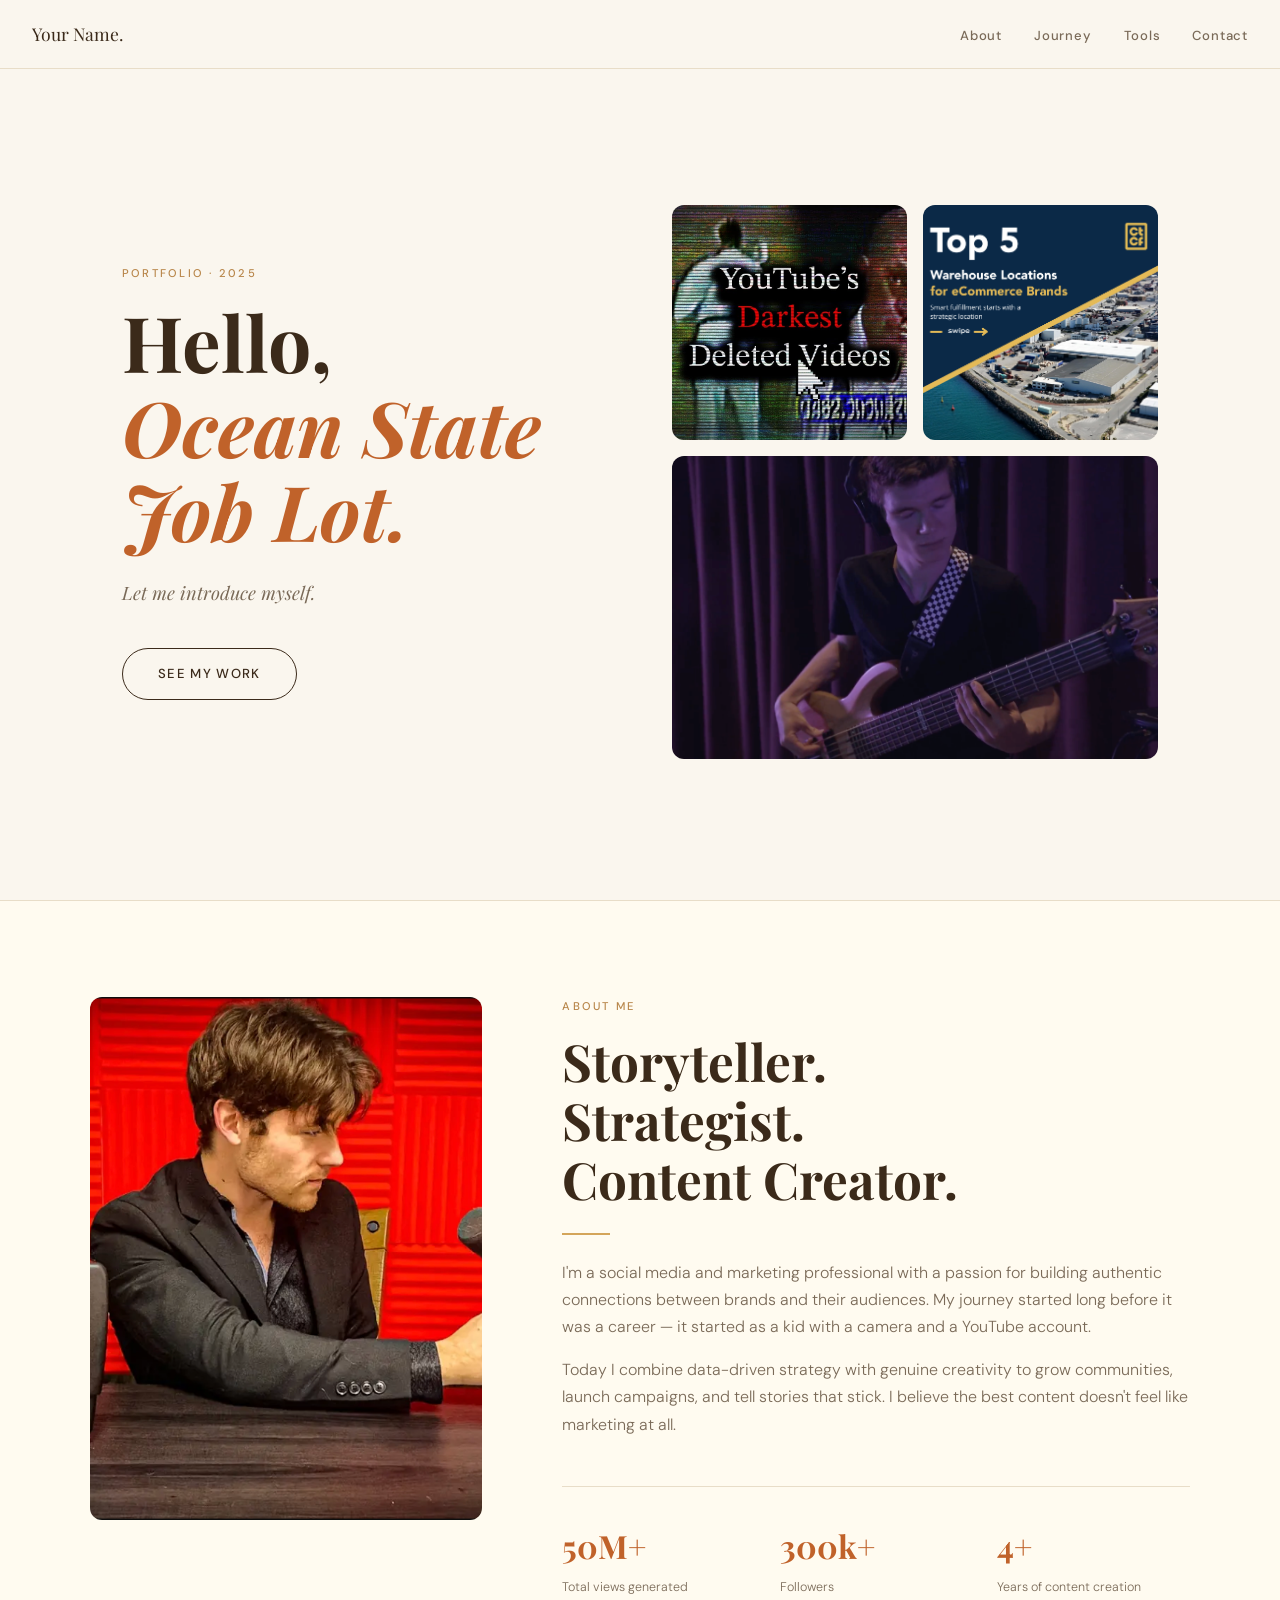
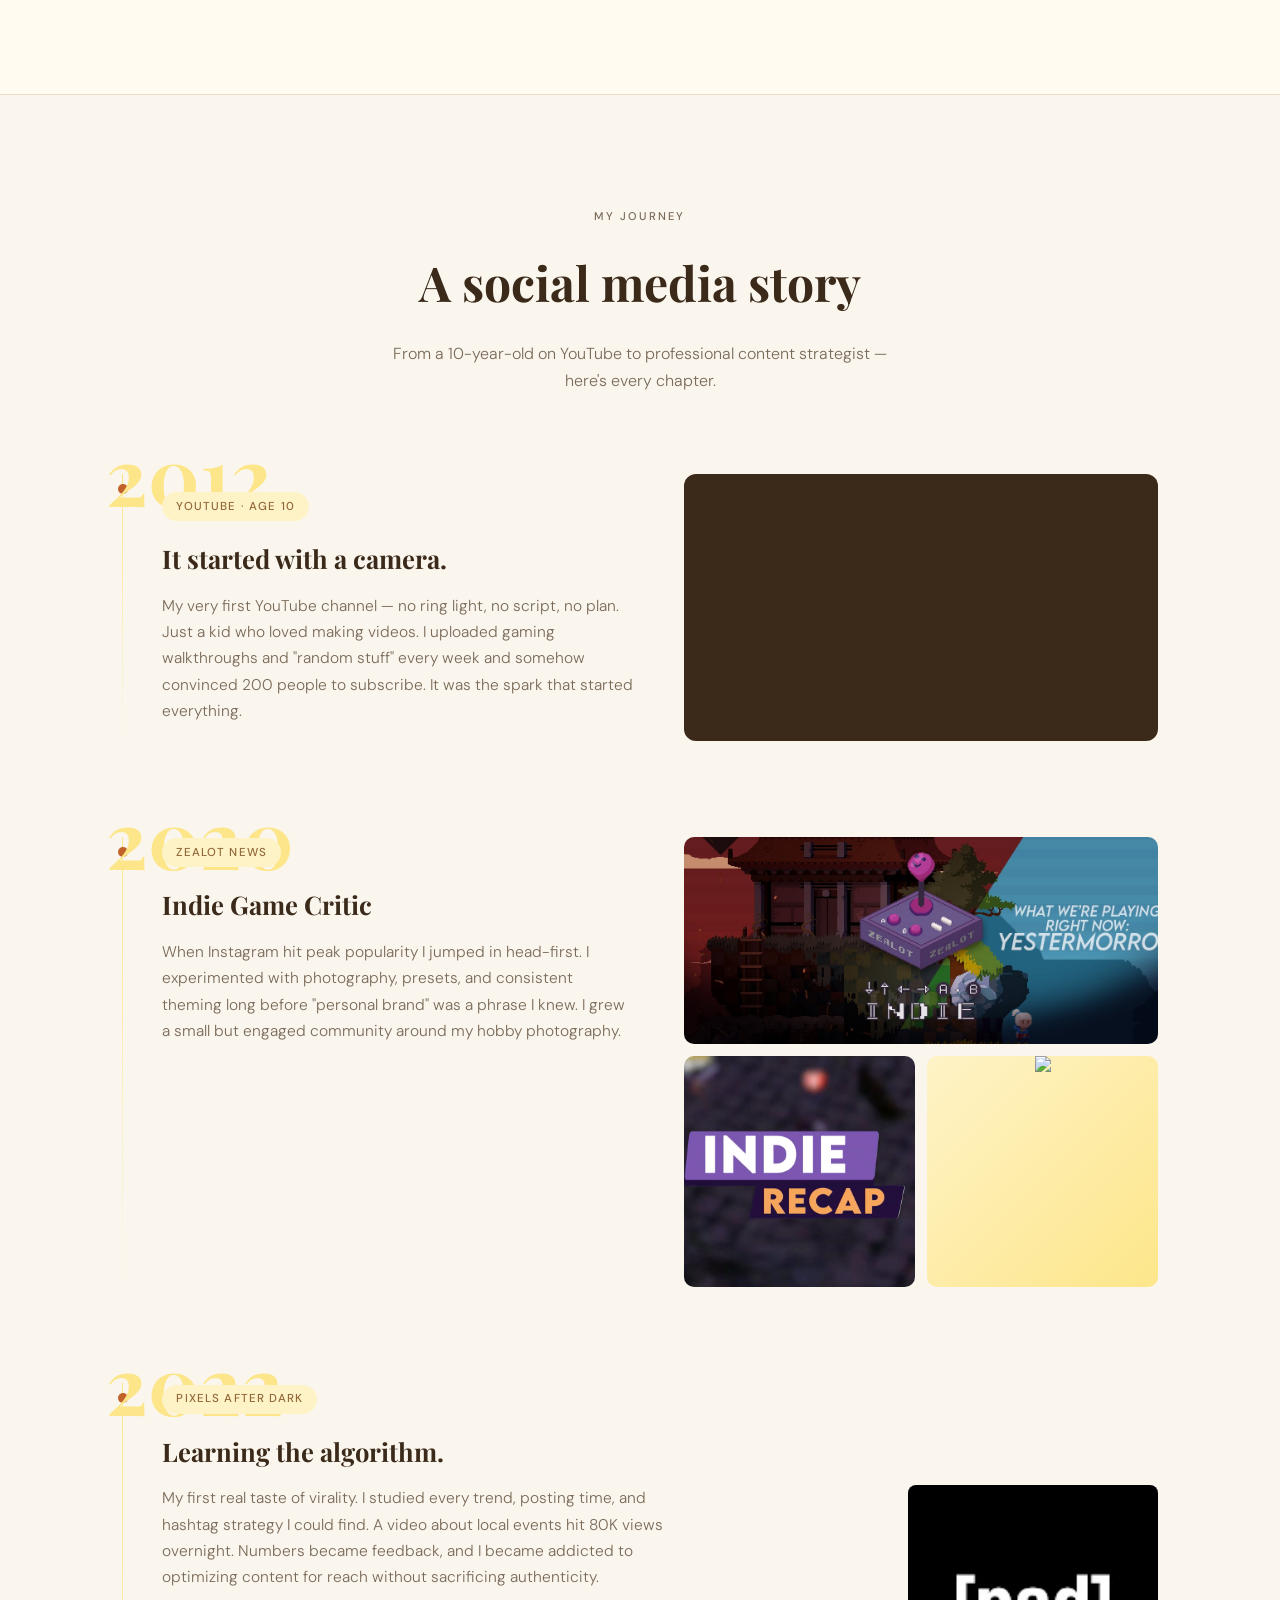
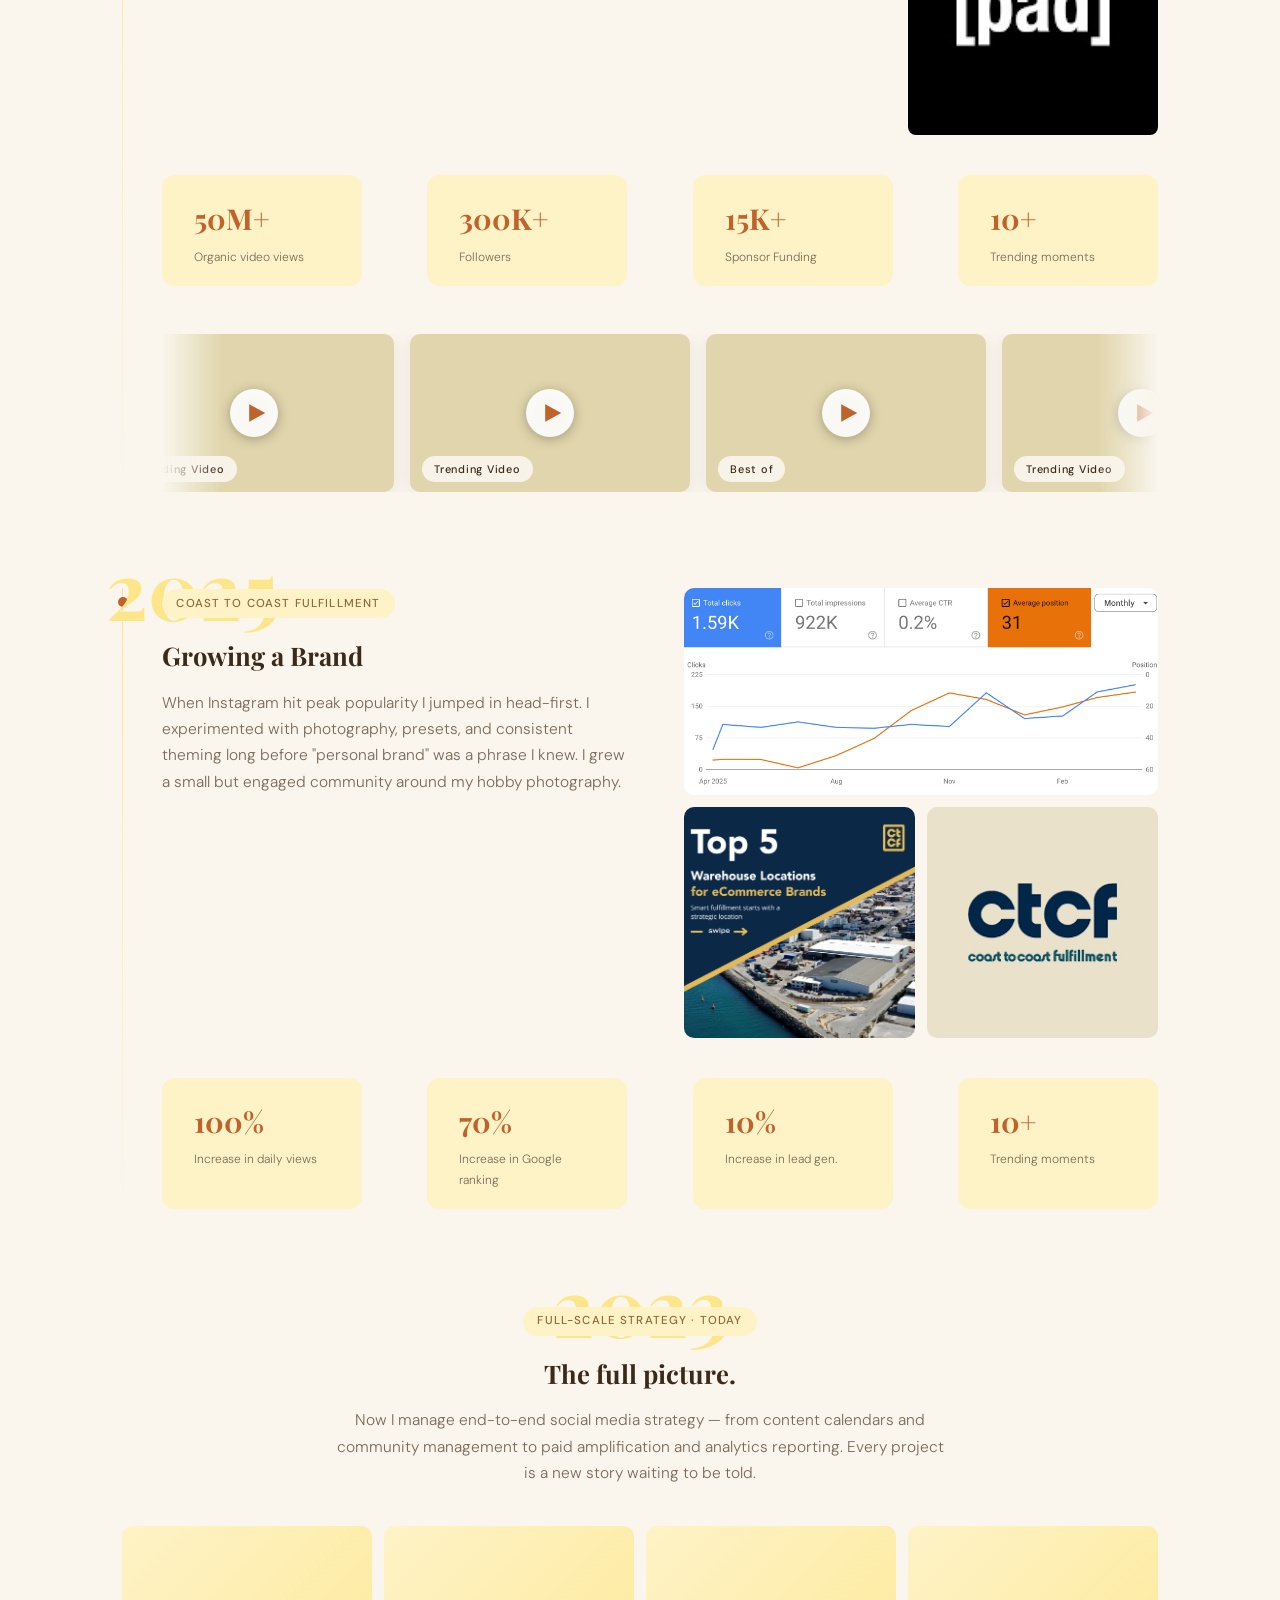
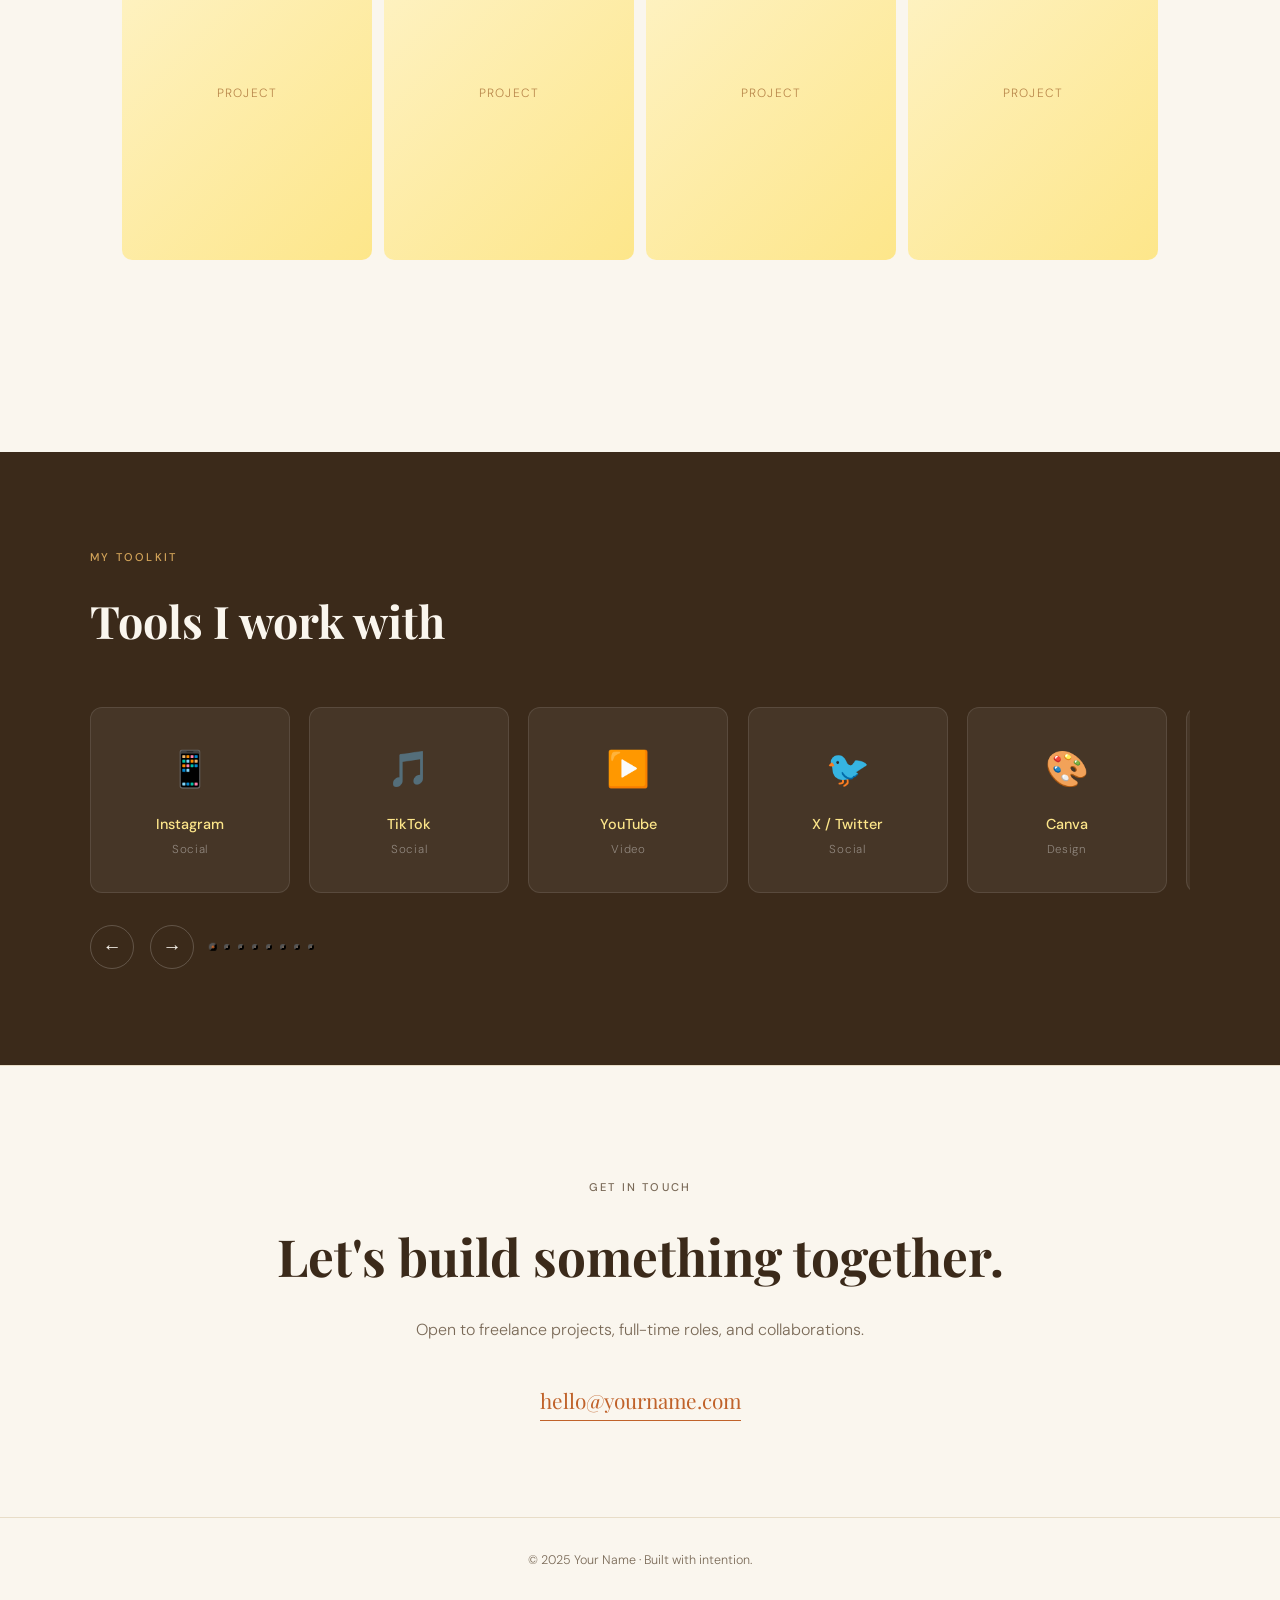
==== index.html @ faeb9c81 "Rename portfolio.html to index.html" ====
<!DOCTYPE html>
<html lang="en">
<head>
  <meta charset="UTF-8" />
  <meta name="viewport" content="width=device-width, initial-scale=1.0" />
  <title>Portfolio — Social Media & Marketing</title>
  <link rel="preconnect" href="https://fonts.googleapis.com" />
  <link rel="preconnect" href="https://fonts.gstatic.com" crossorigin />
  <link rel="stylesheet" href="styles.css" />
  <link href="https://fonts.googleapis.com/css2?family=Playfair+Display:ital,wght@0,400;0,700;1,400&family=DM+Sans:wght@300;400;500&display=swap" rel="stylesheet" />
</head>
<body>

  <!-- ==============================
       NAV
  ============================== -->
  <nav>
    <span class="nav-logo">Your Name.</span>
    <ul class="nav-links">
      <li><a href="#about">About</a></li>
      <li><a href="#story">Journey</a></li>
      <li><a href="#tools">Tools</a></li>
      <li><a href="#contact">Contact</a></li>
    </ul>
  </nav>

  <!-- ==============================
       SECTION 1 — HERO
  ============================== -->
  <section id="hero">
    <div class="hero-text reveal">
      <p class="section-label">Portfolio · 2025</p>
      <h1 class="greeting">
        Hello,<br/>
        <em>Ocean State Job Lot.</em>
      </h1>
      <p class="subtext">Let me introduce myself.</p>
      <a href="#about" class="hero-cta">See my work</a>
    </div>

    <!-- Right-side visual collage — swap src for real photos -->
    <div class="hero-visuals reveal">
      <div class="hero-img-card">
        <div class="img-placeholder"><img src="images/lowbad.png"></div>
      </div>
      <div class="hero-img-card" style="aspect-ratio:1;">
        <div class="img-placeholder"><img src="images/youtube_thumb.jpg"></div>
      </div>
      <div class="hero-img-card" style="aspect-ratio:1;">
        <div class="img-placeholder"><img src="images/ctcf.png"></div>
      </div>
    </div>
  </section>

  <!-- ==============================
       SECTION 2 — ABOUT
  ============================== -->
  <section id="about">
    <div class="about-inner">
      <div class="about-left reveal">
        <div class="about-portrait">
          <div class="img-placeholder" style="height:100%"><img src="images/nick.png"></div>
        </div>
      </div>
      <div class="about-right reveal">
        <p class="section-label">About Me</p>
        <h2 class="about-heading">
          Storyteller.<br/>
          Strategist.<br/>
          Content Creator.
        </h2>
        <div class="divider"></div>
        <p class="about-body">
          I'm a social media and marketing professional with a passion for building authentic connections between brands and their audiences. My journey started long before it was a career — it started as a kid with a camera and a YouTube account.
        </p>
        <p class="about-body" style="margin-top:1rem;">
          Today I combine data-driven strategy with genuine creativity to grow communities, launch campaigns, and tell stories that stick. I believe the best content doesn't feel like marketing at all.
        </p>

        <!-- Stats strip — edit freely -->
        <div class="about-stats">
          <div>
            <div class="stat-num">50M+</div>
            <div class="stat-label">Total views generated</div>
          </div>
          <div>
            <div class="stat-num">300k+</div>
            <div class="stat-label">Followers</div>
          </div>
          <div>
            <div class="stat-num">4+</div>
            <div class="stat-label">Years of content creation</div>
          </div>
        </div>
      </div>
    </div>
  </section>

  <!-- ==============================
       SECTION 3 — STORY / JOURNEY
  ============================== -->
  <section id="story">
    <div class="story-header reveal">
      <p class="section-label">My Journey</p>
      <h2>A social media story</h2>
      <p>From a 10-year-old on YouTube to professional content strategist — here's every chapter.</p>
    </div>

    <!-- ==============================================
         CHAPTER 1 — Layout A: Text + Single Video
         Use this layout when you have one key video to show.
    ============================================== -->
    <div class="chapter timeline-spine reveal">
      <span class="timeline-dot"></span>
      <span class="chapter-year">2012</span>
      <div class="chapter-content chapter-layout-a">
        <div>
          <span class="chapter-tag">YouTube · Age 10</span>
          <h3>It started with a camera.</h3>
          <p class="body-text">
            My very first YouTube channel — no ring light, no script, no plan. Just a kid who loved making videos. I uploaded gaming walkthroughs and "random stuff" every week and somehow convinced 200 people to subscribe. It was the spark that started everything.
          </p>
        </div>
        <!-- Embed a YouTube video: replace VIDEO_ID with the actual YouTube video ID -->
        <div class="video-wrap">
          <iframe width="560" height="315" src="https://www.youtube-nocookie.com/embed/vh4EfAxXPZE?si=LLtmivgZ1oiR5fLW" title="YouTube video player" frameborder="0" allow="accelerometer; autoplay; clipboard-write; encrypted-media; gyroscope; picture-in-picture; web-share" referrerpolicy="strict-origin-when-cross-origin" allowfullscreen></iframe>
        </div>
      </div>
    </div>

    <!-- ==============================================
         CHAPTER 2 — Layout B: Text + 3-Photo Grid
         Use this layout when you have multiple photos / screenshots.
    ============================================== -->
    <div class="chapter timeline-spine reveal">
      <span class="timeline-dot"></span>
      <span class="chapter-year">2020</span>
      <div class="chapter-content chapter-layout-b">
        <div>
          <span class="chapter-tag">Zealot News</span>
          <h3>Indie Game Critic</h3>
          <p class="body-text">
            When Instagram hit peak popularity I jumped in head-first. I experimented with photography, presets, and consistent theming long before "personal brand" was a phrase I knew. I grew a small but engaged community around my hobby photography.
          </p>
        </div>
        <!-- 3-photo grid: replace img-placeholder divs with real <img> tags -->
        <div class="photo-grid-3">
          <div class="photo-card"><div class="img-placeholder" style="height:100%"><img src="images/Zealot_banner.jpg" style="height:100%; object-fit: cover;"></div></div>
          <div class="photo-card"><div class="img-placeholder" style="height:100%"><img src="images/zealot_vid.png" style="height:100%; object-fit: cover;"></div></div>
          <div class="photo-card"><div class="img-placeholder" style="height:100%"><img src="images/zealot_post.png" style="height:100%; object-fit: cover;"></div></div>
        </div>
      </div>
    </div>

    <!-- ==============================================
         CHAPTER 3 — Layout C: Full-width text + metric pills
         Use this layout for campaigns with measurable results.
    ============================================== -->
    <div class="chapter timeline-spine reveal">
      <span class="timeline-dot"></span>
      <span class="chapter-year">2022</span>
      <div class="chapter-content chapter-layout-c">
        <span class="chapter-tag">Pixels After Dark</span>
        <h3>Learning the algorithm.</h3>
        <div class="two-column-space">
          <p class="body-text">
            My first real taste of virality. I studied every trend, posting time, and hashtag strategy I could find. A video about local events hit 80K views overnight. Numbers became feedback, and I became addicted to optimizing content for reach without sacrificing authenticity.
          </p>
          <img src="images/pad_logo.jpg" alt="Pixels After Dark Logo" style="width:100%; border-radius:8px; object-fit:cover; height:250px; width: 250px;">
        </div>
        <div class="metrics-strip">
          <div class="metric-pill"><div class="num">50M+</div><div class="label">Organic video views</div></div>
          <div class="metric-pill"><div class="num">300K+</div><div class="label">Followers</div></div>
          <div class="metric-pill"><div class="num">15K+</div><div class="label">Sponsor Funding</div></div>
          <div class="metric-pill"><div class="num">10+</div><div class="label">Trending moments</div></div>
        </div>
      </div>
      <!-- AUTO-SCROLL VIDEO CAROUSEL
           To add/remove videos: edit the .vid-reel-item blocks inside #vidReelTrack.
           The JS will auto-clone them for infinite looping.
           Replace VIDEO_ID in each data-video-id with the real YouTube ID.
      -->
      <div class="vid-reel" aria-label="Video highlights">
        <div class="vid-reel-track" id="vidReelTrack">

          <!-- CARD 1 — replace VIDEO_ID -->
          <div class="vid-reel-item">
            <div class="vid-reel-thumb" data-video-id="3nZJ0xqvLO4">
              <img src="https://img.youtube.com/vi/3nZJ0xqvLO4/mqdefault.jpg" alt="Video thumbnail" onerror="this.style.display='none'">
              <div class="vid-reel-play">
                <svg viewBox="0 0 60 60" fill="none"><circle cx="30" cy="30" r="30" fill="rgba(255,255,255,0.92)"/><path d="M24 19l20 11-20 11V19z" fill="#c0622a"/></svg>
              </div>
              <div class="vid-reel-label">Trending Video</div>
            </div>
          </div>

          <!-- CARD 2 -->
          <div class="vid-reel-item">
            <div class="vid-reel-thumb" data-video-id="Sog6w495Mss">
              <img src="https://img.youtube.com/vi/Sog6w495Mss/mqdefault.jpg" alt="Video thumbnail" onerror="this.style.display='none'">
              <div class="vid-reel-play">
                <svg viewBox="0 0 60 60" fill="none"><circle cx="30" cy="30" r="30" fill="rgba(255,255,255,0.92)"/><path d="M24 19l20 11-20 11V19z" fill="#c0622a"/></svg>
              </div>
              <div class="vid-reel-label">Trending Video</div>
            </div>
          </div>

          <!-- CARD 3 -->
          <div class="vid-reel-item">
            <div class="vid-reel-thumb" data-video-id="DcZaS2DveCE">
              <img src="https://img.youtube.com/vi/DcZaS2DveCE/mqdefault.jpg" alt="Video thumbnail" onerror="this.style.display='none'">
              <div class="vid-reel-play">
                <svg viewBox="0 0 60 60" fill="none"><circle cx="30" cy="30" r="30" fill="rgba(255,255,255,0.92)"/><path d="M24 19l20 11-20 11V19z" fill="#c0622a"/></svg>
              </div>
              <div class="vid-reel-label">Best of</div>
            </div>
          </div>

          <!-- CARD 4 -->
          <div class="vid-reel-item">
            <div class="vid-reel-thumb" data-video-id="xNKlBftMp_Y">
              <img src="https://img.youtube.com/vi/xNKlBftMp_Y/mqdefault.jpg" alt="Video thumbnail" onerror="this.style.display='none'">
              <div class="vid-reel-play">
                <svg viewBox="0 0 60 60" fill="none"><circle cx="30" cy="30" r="30" fill="rgba(255,255,255,0.92)"/><path d="M24 19l20 11-20 11V19z" fill="#c0622a"/></svg>
              </div>
              <div class="vid-reel-label">Trending Video</div>
            </div>
          </div>

          <!-- CARD 5 -->
          <div class="vid-reel-item">
            <div class="vid-reel-thumb" data-video-id="mIVYavQt0k4">
              <img src="https://img.youtube.com/vi/mIVYavQt0k4/mqdefault.jpg" alt="Video thumbnail" onerror="this.style.display='none'">
              <div class="vid-reel-play">
                <svg viewBox="0 0 60 60" fill="none"><circle cx="30" cy="30" r="30" fill="rgba(255,255,255,0.92)"/><path d="M24 19l20 11-20 11V19z" fill="#c0622a"/></svg>
              </div>
              <div class="vid-reel-label">Best Of</div>
            </div>
          </div>

        </div><!-- end #vidReelTrack -->

        <!-- Lightbox overlay for playing videos -->
        <div class="vid-reel-lightbox" id="vidReelLightbox" hidden>
          <button class="vid-reel-close" id="vidReelClose" aria-label="Close video">&#x2715;</button>
          <div class="vid-reel-player" id="vidReelPlayer"></div>
        </div>

      </div><!-- end .vid-reel -->
    </div>

    <!-- ==============================================
         CHAPTER 4 — Layout D: Pull-quote + video
         Use this layout for brand stories or testimonials.
    ============================================== -->
    <div class="chapter timeline-spine reveal">
      <span class="timeline-dot"></span>
      <span class="chapter-year">2025</span>
      <div class="chapter-content chapter-layout-b">
        <div>
          <span class="chapter-tag">Coast to Coast Fulfillment</span>
          <h3>Growing a Brand</h3>
          <p class="body-text">
            When Instagram hit peak popularity I jumped in head-first. I experimented with photography, presets, and consistent theming long before "personal brand" was a phrase I knew. I grew a small but engaged community around my hobby photography.
          </p>
        </div>
        <!-- 3-photo grid: replace img-placeholder divs with real <img> tags -->
        <div class="photo-grid-3">
          <div class="photo-card"><div class="img-placeholder" style="height:100%"><img src="images/ctcf_stats.png" style="height:100%; object-fit: cover;"></div></div>
          <div class="photo-card"><div class="img-placeholder" style="height:100%"><img src="images/ctcf.png" style="height:100%; object-fit: cover;"></div></div>
          <div class="photo-card"><div class="img-placeholder" style="height:100%"><img src="images/ctcf-logo.png" style="height:100%; object-fit: cover;"></div></div>
        </div>
      </div>
      <div class="metrics-strip">
        <div class="metric-pill"><div class="num">100%</div><div class="label">Increase in daily views</div></div>
        <div class="metric-pill"><div class="num">70%</div><div class="label">Increase in Google ranking</div></div>
        <div class="metric-pill"><div class="num">10%</div><div class="label">Increase in lead gen.</div></div>
        <div class="metric-pill"><div class="num">10+</div><div class="label">Trending moments</div></div>
      </div>
    </div>
    </div>

    <!-- ==============================================
         CHAPTER 5 — Layout E: Centered text + photo row
         Use this layout for multi-platform or overview chapters.
    ============================================== -->
    <div class="chapter reveal">
      <span class="chapter-year" style="left:50%;transform:translateX(-50%);">2023</span>
      <div class="chapter-content chapter-layout-e">
        <div class="center-text">
          <span class="chapter-tag">Full-Scale Strategy · Today</span>
          <h3>The full picture.</h3>
          <p class="body-text" style="max-width:none;">
            Now I manage end-to-end social media strategy — from content calendars and community management to paid amplification and analytics reporting. Every project is a new story waiting to be told.
          </p>
        </div>
        <!-- 4-photo row -->
        <div class="photo-row">
          <div class="photo-card"><div class="img-placeholder" style="height:100%">Project</div></div>
          <div class="photo-card"><div class="img-placeholder" style="height:100%">Project</div></div>
          <div class="photo-card"><div class="img-placeholder" style="height:100%">Project</div></div>
          <div class="photo-card"><div class="img-placeholder" style="height:100%">Project</div></div>
        </div>
      </div>
    </div>

  </section><!-- end #story -->

  <!-- ==============================
       SECTION 4 — TOOLS CAROUSEL
  ============================== -->
  <section id="tools">
    <div class="tools-inner">
      <p class="section-label">My Toolkit</p>
      <h2>Tools I work with</h2>

      <div class="carousel-track-wrap">
        <div class="carousel-track" id="carouselTrack">
          <!-- Add / remove .tool-card blocks freely -->
          <div class="tool-card">
            <div class="tool-icon">📱</div>
            <div class="tool-name">Instagram</div>
            <div class="tool-cat">Social</div>
          </div>
          <div class="tool-card">
            <div class="tool-icon">🎵</div>
            <div class="tool-name">TikTok</div>
            <div class="tool-cat">Social</div>
          </div>
          <div class="tool-card">
            <div class="tool-icon">▶️</div>
            <div class="tool-name">YouTube</div>
            <div class="tool-cat">Video</div>
          </div>
          <div class="tool-card">
            <div class="tool-icon">🐦</div>
            <div class="tool-name">X / Twitter</div>
            <div class="tool-cat">Social</div>
          </div>
          <div class="tool-card">
            <div class="tool-icon">🎨</div>
            <div class="tool-name">Canva</div>
            <div class="tool-cat">Design</div>
          </div>
          <div class="tool-card">
            <div class="tool-icon">✏️</div>
            <div class="tool-name">Adobe Suite</div>
            <div class="tool-cat">Design</div>
          </div>
          <div class="tool-card">
            <div class="tool-icon">📊</div>
            <div class="tool-name">Analytics</div>
            <div class="tool-cat">Data</div>
          </div>
          <div class="tool-card">
            <div class="tool-icon">🗓️</div>
            <div class="tool-name">Later</div>
            <div class="tool-cat">Scheduling</div>
          </div>
          <div class="tool-card">
            <div class="tool-icon">🔍</div>
            <div class="tool-name">SEMrush</div>
            <div class="tool-cat">Research</div>
          </div>
          <div class="tool-card">
            <div class="tool-icon">📧</div>
            <div class="tool-name">Mailchimp</div>
            <div class="tool-cat">Email</div>
          </div>
          <div class="tool-card">
            <div class="tool-icon">🎬</div>
            <div class="tool-name">CapCut</div>
            <div class="tool-cat">Video Edit</div>
          </div>
          <div class="tool-card">
            <div class="tool-icon">📌</div>
            <div class="tool-name">Pinterest</div>
            <div class="tool-cat">Social</div>
          </div>
        </div>
      </div>

      <div class="carousel-controls">
        <button class="carousel-btn" id="prevBtn" aria-label="Previous">&#8592;</button>
        <button class="carousel-btn" id="nextBtn" aria-label="Next">&#8594;</button>
        <div class="carousel-dots" id="carouselDots"></div>
      </div>
    </div>
  </section>

  <!-- ==============================
       CONTACT / FOOTER
  ============================== -->
  <section id="contact">
    <div class="container reveal">
      <p class="section-label">Get in touch</p>
      <h2>Let's build something together.</h2>
      <p>Open to freelance projects, full-time roles, and collaborations.</p>
      <a href="mailto:hello@yourname.com" class="contact-email">hello@yourname.com</a>
    </div>
  </section>

  <footer>
    <div class="container">
      <p>© 2025 Your Name · Built with intention.</p>
    </div>
  </footer>

  <!-- ==============================
       JAVASCRIPT
  ============================== -->
  <script>
    /* ----------------------------------------
       SCROLL REVEAL
    ---------------------------------------- */
    const observer = new IntersectionObserver(
      (entries) => {
        entries.forEach(e => {
          if (e.isIntersecting) {
            e.target.classList.add('visible');
            observer.unobserve(e.target);
          }
        });
      },
      { threshold: 0.12 }
    );
    document.querySelectorAll('.reveal').forEach(el => observer.observe(el));


    /* ----------------------------------------
       YOUTUBE VIDEO EMBED ON CLICK
    ---------------------------------------- */
    document.querySelectorAll('.video-thumb').forEach(thumb => {
      thumb.addEventListener('click', function () {
        const videoId = this.dataset.videoId;
        if (!videoId || videoId === 'REPLACE_VIDEO_ID') {
          alert('Add your YouTube video ID to the data-video-id attribute.');
          return;
        }
        const iframe = document.createElement('iframe');
        iframe.src = `https://www.youtube.com/embed/${videoId}?autoplay=1&rel=0`;
        iframe.allow = 'accelerometer; autoplay; clipboard-write; encrypted-media; gyroscope; picture-in-picture';
        iframe.allowFullscreen = true;
        iframe.style.cssText = 'position:absolute;inset:0;width:100%;height:100%;border:none;';
        const wrap = this.closest('.video-wrap');
        wrap.innerHTML = '';
        wrap.appendChild(iframe);
      });
    });


    /* ----------------------------------------
       TOOLS CAROUSEL
    ---------------------------------------- */
    (function () {
      const track  = document.getElementById('carouselTrack');
      const prevBtn = document.getElementById('prevBtn');
      const nextBtn = document.getElementById('nextBtn');
      const dotsWrap = document.getElementById('carouselDots');

      const cards        = Array.from(track.querySelectorAll('.tool-card'));
      const cardWidth    = () => cards[0].offsetWidth + 19; // 19 = gap (1.2rem ≈ 19px)
      const visibleCount = () => Math.floor(track.parentElement.offsetWidth / cardWidth());
      const totalPages   = () => Math.max(1, cards.length - visibleCount() + 1);

      let current = 0;

      // Build dots
      function buildDots () {
        dotsWrap.innerHTML = '';
        for (let i = 0; i < totalPages(); i++) {
          const d = document.createElement('button');
          d.className = 'carousel-dot' + (i === current ? ' active' : '');
          d.setAttribute('aria-label', `Page ${i + 1}`);
          d.addEventListener('click', () => goTo(i));
          dotsWrap.appendChild(d);
        }
      }

      function updateDots () {
        document.querySelectorAll('.carousel-dot').forEach((d, i) => {
          d.classList.toggle('active', i === current);
        });
      }

      function goTo (index) {
        current = Math.max(0, Math.min(index, totalPages() - 1));
        track.style.transform = `translateX(-${current * cardWidth()}px)`;
        updateDots();
      }

      prevBtn.addEventListener('click', () => goTo(current - 1));
      nextBtn.addEventListener('click', () => goTo(current + 1));

      buildDots();
      window.addEventListener('resize', () => { buildDots(); goTo(0); });
    })();


    /* ----------------------------------------
       AUTO-SCROLL VIDEO REEL (infinite loop)
    ---------------------------------------- */
    (function () {
      const track    = document.getElementById('vidReelTrack');
      if (!track) return;

      const lightbox = document.getElementById('vidReelLightbox');
      const player   = document.getElementById('vidReelPlayer');
      const closeBtn = document.getElementById('vidReelClose');

      // Clone items for seamless infinite scroll
      const origItems = Array.from(track.querySelectorAll('.vid-reel-item'));
      origItems.forEach(item => track.appendChild(item.cloneNode(true)));

      let offset = 0;
      let speed  = 0.5;   // px per frame — increase for faster scroll
      let paused = false;

      const CARD_W = () => origItems[0].offsetWidth + 16; // 16px = gap
      const LOOP_W = () => CARD_W() * origItems.length;

      function animate () {
        if (!paused) {
          offset += speed;
          if (offset >= LOOP_W()) offset -= LOOP_W();
          track.style.transform = `translateX(-${offset}px)`;
        }
        requestAnimationFrame(animate);
      }
      animate();

      // Pause on hover
      track.addEventListener('mouseenter', () => paused = true);
      track.addEventListener('mouseleave', () => paused = false);

      // Click thumbnail -> lightbox
      track.addEventListener('click', (e) => {
        const thumb = e.target.closest('.vid-reel-thumb');
        if (!thumb) return;
        const videoId = thumb.dataset.videoId;
        if (!videoId || videoId.startsWith('REPLACE')) {
          alert('Replace the data-video-id attribute with a real YouTube video ID.');
          return;
        }
        player.innerHTML = `<iframe src="https://www.youtube.com/embed/${videoId}?autoplay=1&rel=0"
          allow="accelerometer; autoplay; clipboard-write; encrypted-media; gyroscope; picture-in-picture"
          allowfullscreen></iframe>`;
        lightbox.hidden = false;
        paused = true;
      });

      function closeLightbox () {
        player.innerHTML = '';
        lightbox.hidden  = true;
        paused = false;
      }

      closeBtn.addEventListener('click', closeLightbox);
      lightbox.addEventListener('click', e => { if (e.target === lightbox) closeLightbox(); });
      document.addEventListener('keydown', e => { if (e.key === 'Escape' && !lightbox.hidden) closeLightbox(); });
    })();
  </script>
</body>
</html>
---- styles.css ----
:root {
    --amber-50:  #fffbf0;
    --amber-100: #fef3c7;
    --amber-200: #fde68a;
    --amber-300: #d4a55a;
    --amber-400: #b8864a;
    --amber-500: #92683a;
    --rust:      #c0622a;
    --bark:      #3b2a1a;
    --cream:     #faf6ee;
    --warm-gray: #7a6a58;
    --light-line:#e8ddc8;
    
    --font-display: 'Playfair Display', Georgia, serif;
    --font-body:    'DM Sans', sans-serif;
    
    --section-pad: 6rem 2rem;
    --max-w: 1100px;
    --radius: 12px;
    --transition: 0.35s ease;
    }
    
    *, *::before, *::after { box-sizing: border-box; margin: 0; padding: 0; }
    
    html { scroll-behavior: smooth; }
    
    body {
    background: var(--cream);
    color: var(--bark);
    font-family: var(--font-body);
    font-weight: 300;
    line-height: 1.7;
    overflow-x: hidden;
    }
    
    img { max-width: 100%; display: block; }
    a   { color: inherit; text-decoration: none; }
    
    /* ============================
    UTILITY
    ============================ */
    .container { max-width: var(--max-w); margin: 0 auto; padding: 0 1.5rem; }
    
    .two-column-space{
        display: flex;
        justify-content: space-between; 
        gap: 2rem;
    
    
    }
    
    .section-label {
    font-family: var(--font-body);
    font-size: 0.7rem;
    font-weight: 500;
    letter-spacing: 0.2em;
    text-transform: uppercase;
    color: var(--amber-400);
    margin-bottom: 1rem;
    }
    
    .divider {
    width: 48px;
    height: 2px;
    background: var(--amber-300);
    margin: 1.5rem 0;
    }
    
    /* fade-in on scroll */
    .reveal {
    opacity: 0;
    transform: translateY(30px);
    transition: opacity 0.7s ease, transform 0.7s ease;
    }
    .reveal.visible {
    opacity: 1;
    transform: none;
    }
    
    /* ============================
    NAV
    ============================ */
    nav {
    position: fixed;
    top: 0; left: 0; right: 0;
    z-index: 100;
    padding: 1.2rem 2rem;
    display: flex;
    align-items: center;
    justify-content: space-between;
    background: rgba(250, 246, 238, 0.88);
    backdrop-filter: blur(10px);
    border-bottom: 1px solid var(--light-line);
    }
    .nav-logo {
    font-family: var(--font-display);
    font-size: 1.1rem;
    color: var(--bark);
    }
    .nav-links { display: flex; gap: 2rem; list-style: none; }
    .nav-links a {
    font-size: 0.82rem;
    font-weight: 500;
    letter-spacing: 0.06em;
    color: var(--warm-gray);
    transition: color var(--transition);
    }
    .nav-links a:hover { color: var(--rust); }
    
    /* ============================
    HERO — SECTION 1
    ============================ */
    #hero {
    min-height: 100vh;
    display: grid;
    grid-template-columns: 1fr 1fr;
    align-items: center;
    padding: 8rem 2rem 4rem;
    gap: 4rem;
    max-width: var(--max-w);
    margin: 0 auto;
    }
    
    .hero-text .greeting {
    font-size: clamp(2.8rem, 6vw, 5rem);
    font-family: var(--font-display);
    font-weight: 700;
    line-height: 1.1;
    color: var(--bark);
    }
    .hero-text .greeting em {
    color: var(--rust);
    font-style: italic;
    }
    .hero-text .subtext {
    margin-top: 1.5rem;
    font-size: 1.15rem;
    color: var(--warm-gray);
    font-style: italic;
    font-family: var(--font-display);
    }
    .hero-cta {
    display: inline-block;
    margin-top: 2.5rem;
    padding: 0.85rem 2.2rem;
    border: 1.5px solid var(--bark);
    border-radius: 999px;
    font-size: 0.82rem;
    font-weight: 500;
    letter-spacing: 0.1em;
    text-transform: uppercase;
    color: var(--bark);
    transition: background var(--transition), color var(--transition);
    }
    .hero-cta:hover { background: var(--bark); color: var(--cream); }
    
    /* hero visuals */
    .hero-visuals {
    display: grid;
    grid-template-columns: 1fr 1fr;
    grid-template-rows: auto auto;
    gap: 1rem;
    }
    .hero-img-card {
    border-radius: var(--radius);
    overflow: hidden;
    background: var(--amber-100);
    aspect-ratio: 8/5;
    position: relative;
    }
    .hero-img-card:nth-child(1) { 
        grid-row: 2 / 3; 
        grid-column: span 2;
    }
    .hero-img-card img { width: 100%; height: 100%; object-fit: cover; }
    
    /* placeholder gradient for images not yet provided */
    .img-placeholder {
    width: 100%; height: 100%;
    background: linear-gradient(135deg, var(--amber-100), var(--amber-200));
    display: flex; align-items: center; justify-content: center;
    color: var(--amber-400);
    font-size: 0.75rem;
    letter-spacing: 0.1em;
    text-transform: uppercase;
    }
    
    /* floating badge */
    .hero-badge {
    position: absolute;
    bottom: 1rem; left: 1rem;
    background: var(--cream);
    border-radius: 999px;
    padding: 0.4rem 1rem;
    font-size: 0.72rem;
    font-weight: 500;
    color: var(--bark);
    letter-spacing: 0.06em;
    box-shadow: 0 2px 12px rgba(0,0,0,0.1);
    }
    
    /* ============================
    ABOUT — SECTION 2
    ============================ */
    #about {
    padding: var(--section-pad);
    background: var(--amber-50);
    border-top: 1px solid var(--light-line);
    border-bottom: 1px solid var(--light-line);
    }
    .about-inner {
    max-width: var(--max-w);
    margin: 0 auto;
    display: grid;
    grid-template-columns: 1fr 1.6fr;
    gap: 5rem;
    align-items: start;
    }
    .about-left { position: sticky; top: 6rem; }
    .about-portrait {
    width: 100%;
    aspect-ratio: 3/4;
    border-radius: var(--radius);
    overflow: hidden;
    background: var(--amber-100);
    }
    .about-portrait img { width: 100%; height: 100%; object-fit: cover; }
    
    .about-heading {
    font-family: var(--font-display);
    font-size: clamp(2rem, 4vw, 3.2rem);
    font-weight: 700;
    line-height: 1.15;
    }
    .about-body {
    margin-top: 1.5rem;
    color: var(--warm-gray);
    font-size: 1rem;
    }
    .about-stats {
    display: grid;
    grid-template-columns: repeat(3, 1fr);
    gap: 1.5rem;
    margin-top: 3rem;
    border-top: 1px solid var(--light-line);
    padding-top: 2rem;
    }
    .stat-num {
    font-family: var(--font-display);
    font-size: 2rem;
    font-weight: 700;
    color: var(--rust);
    }
    .stat-label { font-size: 0.78rem; color: var(--warm-gray); margin-top: 0.25rem; }
    
    /* ============================
    STORY — SECTION 3
    ============================ */
    #story {
    padding: var(--section-pad);
    max-width: var(--max-w);
    margin: 0 auto;
    }
    .story-header { text-align: center; margin-bottom: 5rem; }
    .story-header h2 {
    font-family: var(--font-display);
    font-size: clamp(2rem, 4vw, 3rem);
    font-weight: 700;
    }
    .story-header p {
    margin-top: 1rem;
    color: var(--warm-gray);
    max-width: 500px;
    margin-inline: auto;
    }
    
    /* chapter shared */
    .chapter {
    margin-bottom: 6rem;
    position: relative;
    }
    .chapter-year {
    font-family: var(--font-display);
    font-size: 5rem;
    font-weight: 700;
    color: var(--amber-200);
    position: absolute;
    top: -2.5rem;
    left: -1rem;
    z-index: 0;
    pointer-events: none;
    line-height: 1;
    }
    .chapter-content { position: relative; z-index: 1; }
    .chapter-tag {
    display: inline-block;
    padding: 0.3rem 0.9rem;
    background: var(--amber-100);
    border-radius: 999px;
    font-size: 0.72rem;
    font-weight: 500;
    letter-spacing: 0.1em;
    text-transform: uppercase;
    color: var(--amber-500);
    margin-bottom: 1rem;
    }
    .chapter h3 {
    font-family: var(--font-display);
    font-size: 1.6rem;
    font-weight: 700;
    margin-bottom: 0.75rem;
    }
    .chapter p.body-text {
    color: var(--warm-gray);
    font-size: 0.97rem;
    max-width: 520px;
    }
    
    /* ---- LAYOUT A: Text left, single video right ---- */
    .chapter-layout-a {
    display: grid;
    grid-template-columns: 1fr 1fr;
    gap: 3rem;
    align-items: center;
    }
    /* ---- LAYOUT B: Text left, 3-photo grid right ---- */
    .chapter-layout-b {
    display: grid;
    grid-template-columns: 1fr 1fr;
    gap: 3rem;
    align-items: start;
    }
    .photo-grid-3 {
    display: grid;
    grid-template-columns: 1fr 1fr;
    grid-template-rows: auto auto;
    gap: 0.75rem;
    }
    .photo-grid-3 .photo-card { border-radius: 10px; overflow: hidden; background: var(--amber-100); }
    .photo-grid-3 .photo-card:first-child { grid-column: 1 / -1; aspect-ratio: 16/7; }
    .photo-grid-3 .photo-card:not(:first-child) { aspect-ratio: 1; }
    
    /* ---- LAYOUT C: Full-width text + metrics strip ---- */
    .chapter-layout-c {
    
    }
    .metrics-strip {
    display: flex;
    gap: 1rem;
    margin-top: 2.5rem;
    flex-wrap: wrap;
    justify-content: space-between;
    }
    .metric-pill {
    background: var(--amber-100);
    border-radius: var(--radius);
    padding: 1.2rem 2rem;
    width: 200px;
    }
    .metric-pill .num {
    font-family: var(--font-display);
    font-size: 1.8rem;
    font-weight: 700;
    color: var(--rust);
    }
    .metric-pill .label { font-size: 0.75rem; color: var(--warm-gray); margin-top: 0.2rem; }
    
    /* ---- LAYOUT D: Quote + side video ---- */
    .chapter-layout-d {
    display: grid;
    grid-template-columns: 1fr 1fr;
    gap: 3rem;
    align-items: center;
    }
    .chapter-layout-d .chapter-quote {
    font-family: var(--font-display);
    font-size: 1.5rem;
    font-style: italic;
    line-height: 1.5;
    color: var(--bark);
    border-left: 3px solid var(--rust);
    padding-left: 1.5rem;
    }
    
    /* ---- LAYOUT E: Centered text + photo row ---- */
    .chapter-layout-e {
    
    }
    .chapter-layout-e .center-text { max-width: 620px; margin: 0 auto; text-align: center; }
    .photo-row {
    display: grid;
    grid-template-columns: repeat(4, 1fr);
    gap: 0.75rem;
    margin-top: 2.5rem;
    }
    .photo-row .photo-card { border-radius: 10px; overflow: hidden; background: var(--amber-100); aspect-ratio: 3/4; }
    
    /* video embed */
    .video-wrap {
    border-radius: var(--radius);
    overflow: hidden;
    background: var(--bark);
    aspect-ratio: 16/9;
    position: relative;
    }
    .video-wrap iframe {
    width: 100%; height: 100%;
    border: none;
    position: absolute; top: 0; left: 0;
    }
    /* YouTube thumbnail placeholder */
    .video-thumb {
    width: 100%; height: 100%;
    cursor: pointer;
    position: relative;
    background: var(--amber-200);
    }
    .video-thumb img { width: 100%; height: 100%; object-fit: cover; }
    .play-btn {
    position: absolute;
    inset: 0;
    display: flex; align-items: center; justify-content: center;
    }
    .play-btn svg { width: 60px; filter: drop-shadow(0 2px 8px rgba(0,0,0,0.4)); }
    
    /* timeline spine */
    .timeline-spine {
    position: relative;
    padding-left: 2.5rem;
    }
    .timeline-spine::before {
    content: '';
    position: absolute;
    left: 0; top: 0; bottom: 0;
    width: 1px;
    background: linear-gradient(to bottom, var(--amber-200), transparent);
    }
    .timeline-dot {
    width: 10px; height: 10px;
    border-radius: 50%;
    background: var(--rust);
    position: absolute;
    left: -4.5px;
    top: 0.6rem;
    }
    
    /* ============================
    TOOLS CAROUSEL — SECTION 4
    ============================ */
    #tools {
    padding: var(--section-pad);
    background: var(--bark);
    color: var(--cream);
    overflow: hidden;
    }
    .tools-inner {
    max-width: var(--max-w);
    margin: 0 auto;
    }
    #tools .section-label { color: var(--amber-300); }
    #tools h2 {
    font-family: var(--font-display);
    font-size: clamp(1.8rem, 3.5vw, 2.8rem);
    font-weight: 700;
    margin-bottom: 3rem;
    }
    
    .carousel-track-wrap {
    position: relative;
    overflow: hidden;
    }
    .carousel-track {
    display: flex;
    gap: 1.2rem;
    transition: transform 0.5s cubic-bezier(0.25, 0.46, 0.45, 0.94);
    }
    .tool-card {
    flex: 0 0 200px;
    background: rgba(255,255,255,0.06);
    border: 1px solid rgba(255,255,255,0.1);
    border-radius: var(--radius);
    padding: 2rem 1.5rem;
    text-align: center;
    transition: background var(--transition), transform var(--transition);
    cursor: default;
    }
    .tool-card:hover {
    background: rgba(255,255,255,0.12);
    transform: translateY(-4px);
    }
    .tool-icon { font-size: 2.2rem; margin-bottom: 0.75rem; }
    .tool-name { font-size: 0.9rem; font-weight: 500; color: var(--amber-200); margin-bottom: 0.25rem; }
    .tool-cat  { font-size: 0.72rem; color: rgba(255,255,255,0.4); letter-spacing: 0.06em; }
    
    .carousel-controls {
    display: flex;
    align-items: center;
    gap: 1rem;
    margin-top: 2rem;
    }
    .carousel-btn {
    width: 44px; height: 44px;
    border-radius: 50%;
    border: 1px solid rgba(255,255,255,0.2);
    background: transparent;
    color: var(--cream);
    cursor: pointer;
    display: flex; align-items: center; justify-content: center;
    font-size: 1.2rem;
    transition: background var(--transition);
    }
    .carousel-btn:hover { background: var(--rust); border-color: var(--rust); }
    
    .carousel-dots { display: flex; gap: 0.5rem; }
    .carousel-dot {
    width: 6px; height: 6px;
    border-radius: 50%;
    background: rgba(255,255,255,0.25);
    cursor: pointer;
    transition: background var(--transition), transform var(--transition);
    }
    .carousel-dot.active { background: var(--rust); transform: scale(1.4); }
    
    /* ============================
    CONTACT / FOOTER
    ============================ */
    #contact {
    padding: var(--section-pad);
    text-align: center;
    border-top: 1px solid var(--light-line);
    }
    #contact h2 {
    font-family: var(--font-display);
    font-size: clamp(2rem, 4vw, 3.5rem);
    font-weight: 700;
    }
    #contact p { color: var(--warm-gray); margin-top: 1rem; }
    .contact-email {
    display: inline-block;
    margin-top: 2.5rem;
    font-family: var(--font-display);
    font-size: 1.3rem;
    color: var(--rust);
    border-bottom: 1px solid currentColor;
    padding-bottom: 2px;
    }
    footer {
    padding: 2rem;
    text-align: center;
    font-size: 0.78rem;
    color: var(--warm-gray);
    border-top: 1px solid var(--light-line);
    }
    
    /* ============================
    RESPONSIVE
    ============================ */
    @media (max-width: 860px) {
    #hero { grid-template-columns: 1fr; text-align: center; }
    .hero-visuals { display: none; }
    .about-inner { grid-template-columns: 1fr; gap: 2.5rem; }
    .about-left { position: static; }
    .chapter-layout-a,
    .chapter-layout-b,
    .chapter-layout-d { grid-template-columns: 1fr; }
    .photo-row { grid-template-columns: repeat(2, 1fr); }
    }
    
    @media (max-width: 520px) {
    :root { --section-pad: 4rem 1.25rem; }
    nav { padding: 1rem 1.25rem; }
    .nav-links { display: none; }
    .about-stats { grid-template-columns: 1fr 1fr; }
    .photo-row { grid-template-columns: 1fr 1fr; }
    .tool-card { flex: 0 0 160px; }
    }
    /* ============================
       AUTO-SCROLL VIDEO REEL
    ============================ */
    .vid-reel {
      position: relative;
      overflow: hidden;
      margin-top: 3rem;
      /* fade edges */
      mask-image: linear-gradient(to right, transparent 0%, black 6%, black 94%, transparent 100%);
      -webkit-mask-image: linear-gradient(to right, transparent 0%, black 6%, black 94%, transparent 100%);
    }
    
    .vid-reel-track {
      display: flex;
      gap: 1rem;
      width: max-content;
      /* no CSS transition — JS drives it via rAF */
    }
    
    .vid-reel-item {
      flex: 0 0 280px;
    }
    
    .vid-reel-thumb {
      position: relative;
      width: 100%;
      aspect-ratio: 16/9;
      border-radius: 10px;
      overflow: hidden;
      background: var(--amber-100);
      cursor: pointer;
      box-shadow: 0 4px 20px rgba(0,0,0,0.08);
      transition: transform 0.3s ease, box-shadow 0.3s ease;
    }
    .vid-reel-thumb:hover {
      transform: scale(1.03);
      box-shadow: 0 8px 32px rgba(0,0,0,0.14);
    }
    
    .vid-reel-thumb img {
      width: 100%;
      height: 100%;
      object-fit: cover;
      display: block;
    }
    
    .vid-reel-play {
      position: absolute;
      inset: 0;
      display: flex;
      align-items: center;
      justify-content: center;
      background: rgba(59,42,26,0.15);
      transition: background 0.2s;
    }
    .vid-reel-thumb:hover .vid-reel-play { background: rgba(59,42,26,0.28); }
    .vid-reel-play svg { width: 48px; filter: drop-shadow(0 2px 6px rgba(0,0,0,0.3)); }
    
    .vid-reel-label {
      position: absolute;
      bottom: 0.6rem;
      left: 0.75rem;
      background: rgba(250,246,238,0.92);
      border-radius: 999px;
      padding: 0.25rem 0.75rem;
      font-size: 0.68rem;
      font-weight: 500;
      letter-spacing: 0.07em;
      color: var(--bark);
    }
    
    /* Lightbox */
    .vid-reel-lightbox {
      position: fixed;
      inset: 0;
      z-index: 200;
      background: rgba(30,20,10,0.85);
      display: flex;
      align-items: center;
      justify-content: center;
      backdrop-filter: blur(6px);
    }
    .vid-reel-lightbox[hidden] { display: none; }
    
    .vid-reel-player {
      width: min(860px, 92vw);
      aspect-ratio: 16/9;
      border-radius: var(--radius);
      overflow: hidden;
      background: #000;
      box-shadow: 0 24px 80px rgba(0,0,0,0.5);
    }
    .vid-reel-player iframe {
      width: 100%;
      height: 100%;
      border: none;
      display: block;
    }
    
    .vid-reel-close {
      position: absolute;
      top: 1.5rem;
      right: 1.5rem;
      width: 40px;
      height: 40px;
      border-radius: 50%;
      border: 1px solid rgba(255,255,255,0.3);
      background: transparent;
      color: #fff;
      font-size: 1rem;
      cursor: pointer;
      display: flex;
      align-items: center;
      justify-content: center;
      transition: background var(--transition);
    }
    .vid-reel-close:hover { background: var(--rust); border-color: var(--rust); }
    
    /* Responsive */
    @media (max-width: 600px) {
      .vid-reel-item { flex: 0 0 220px; }
    }
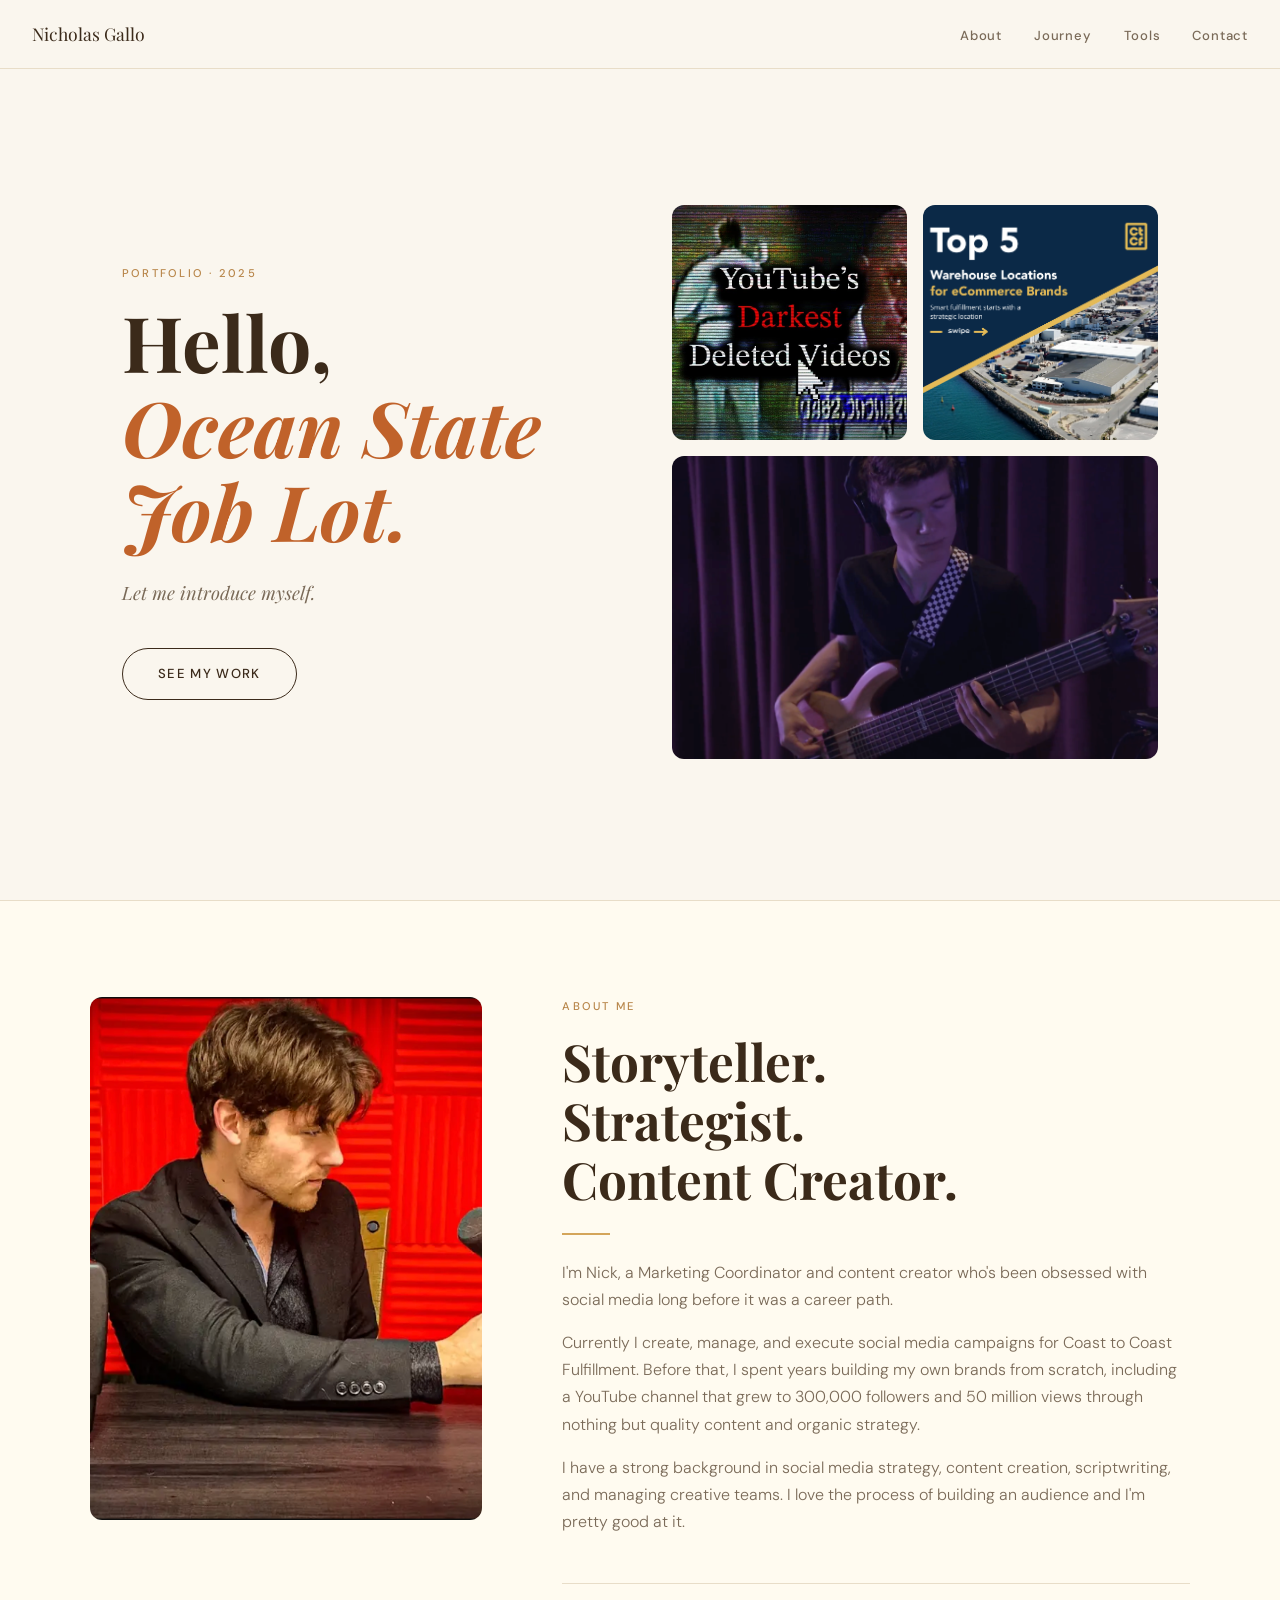
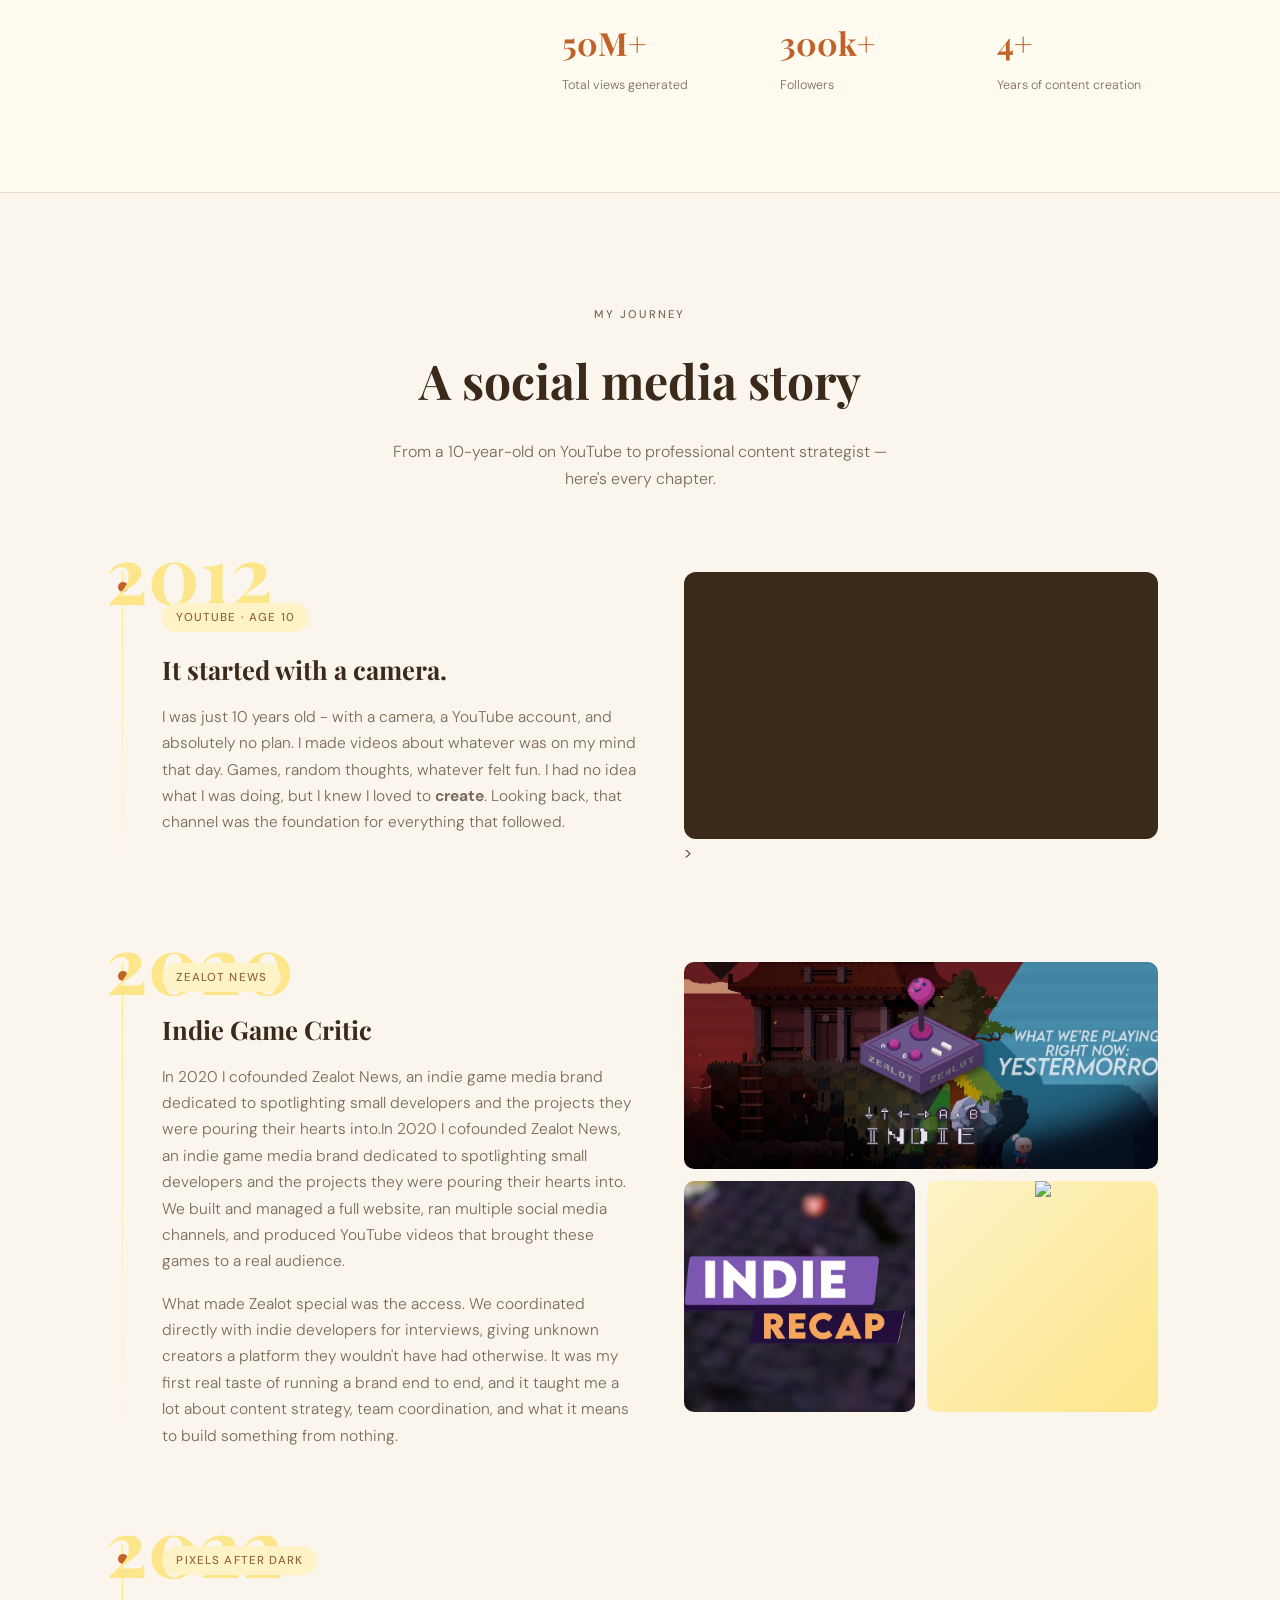
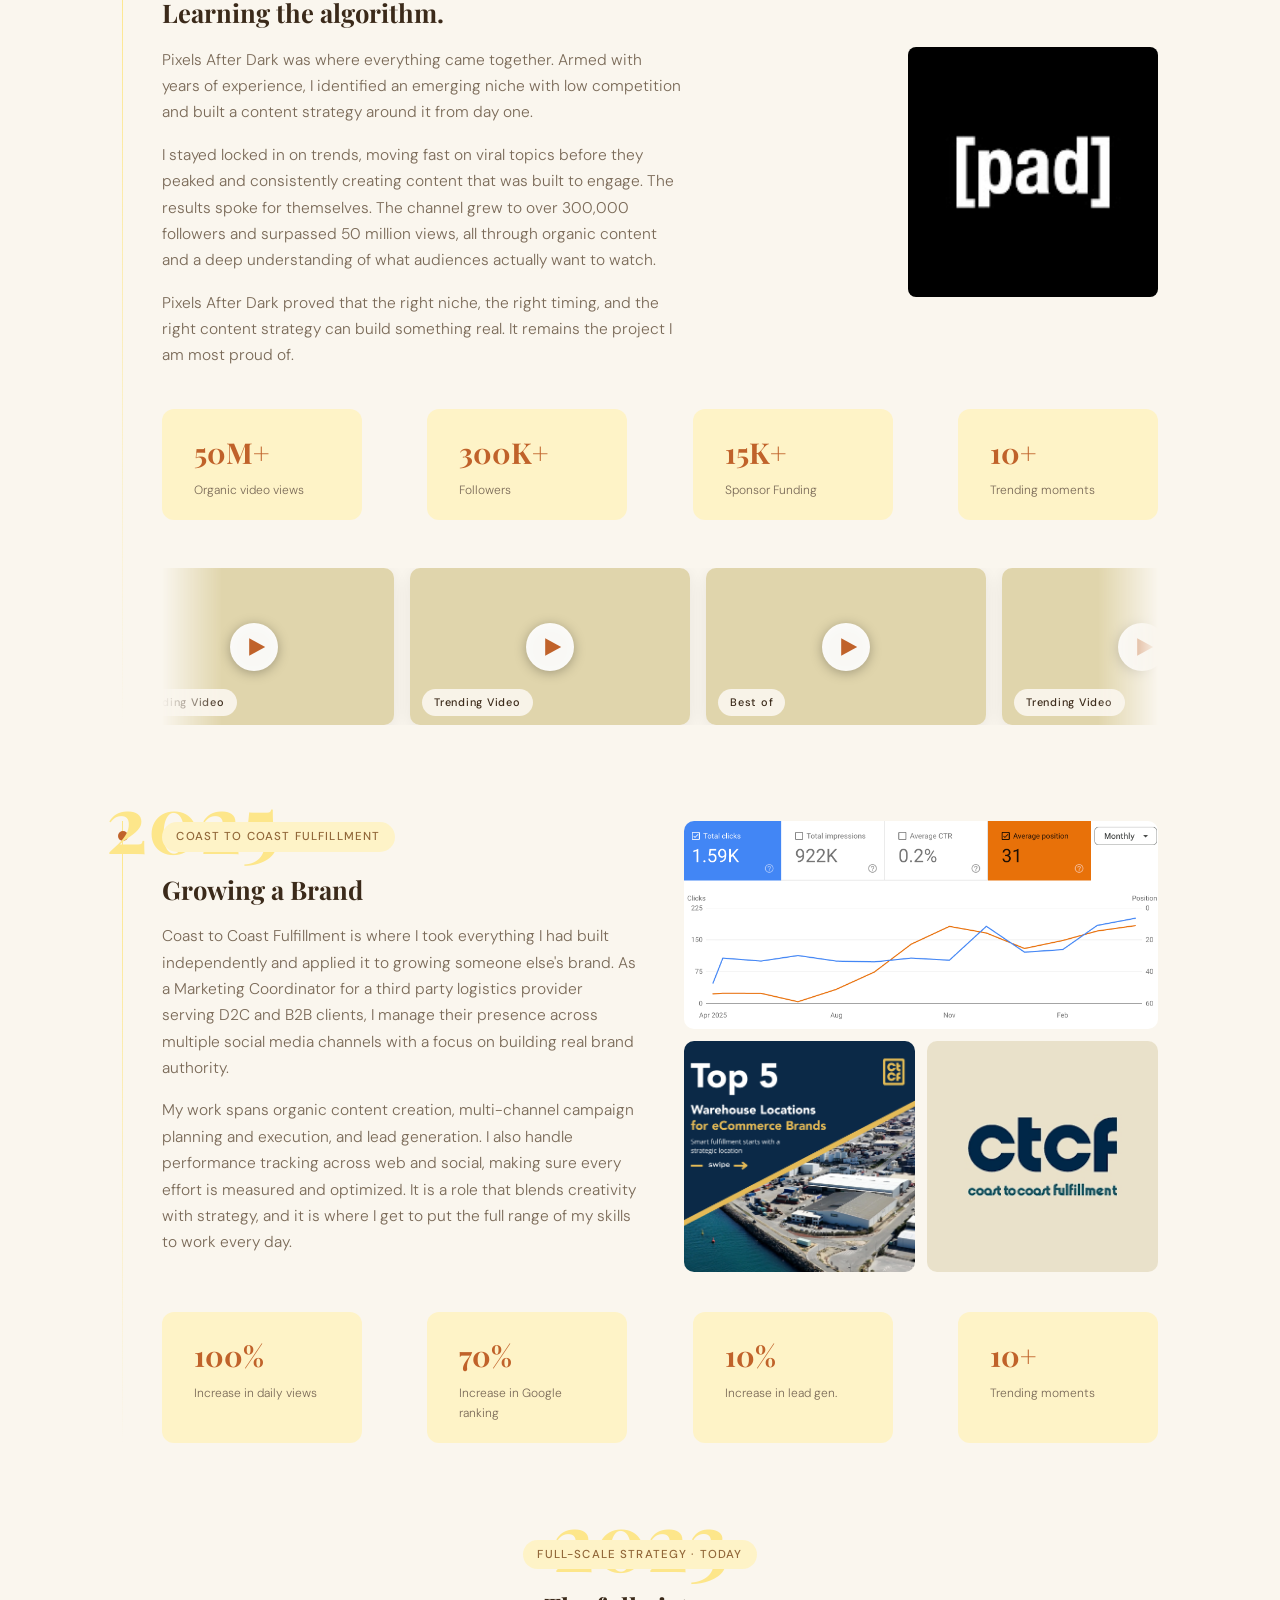
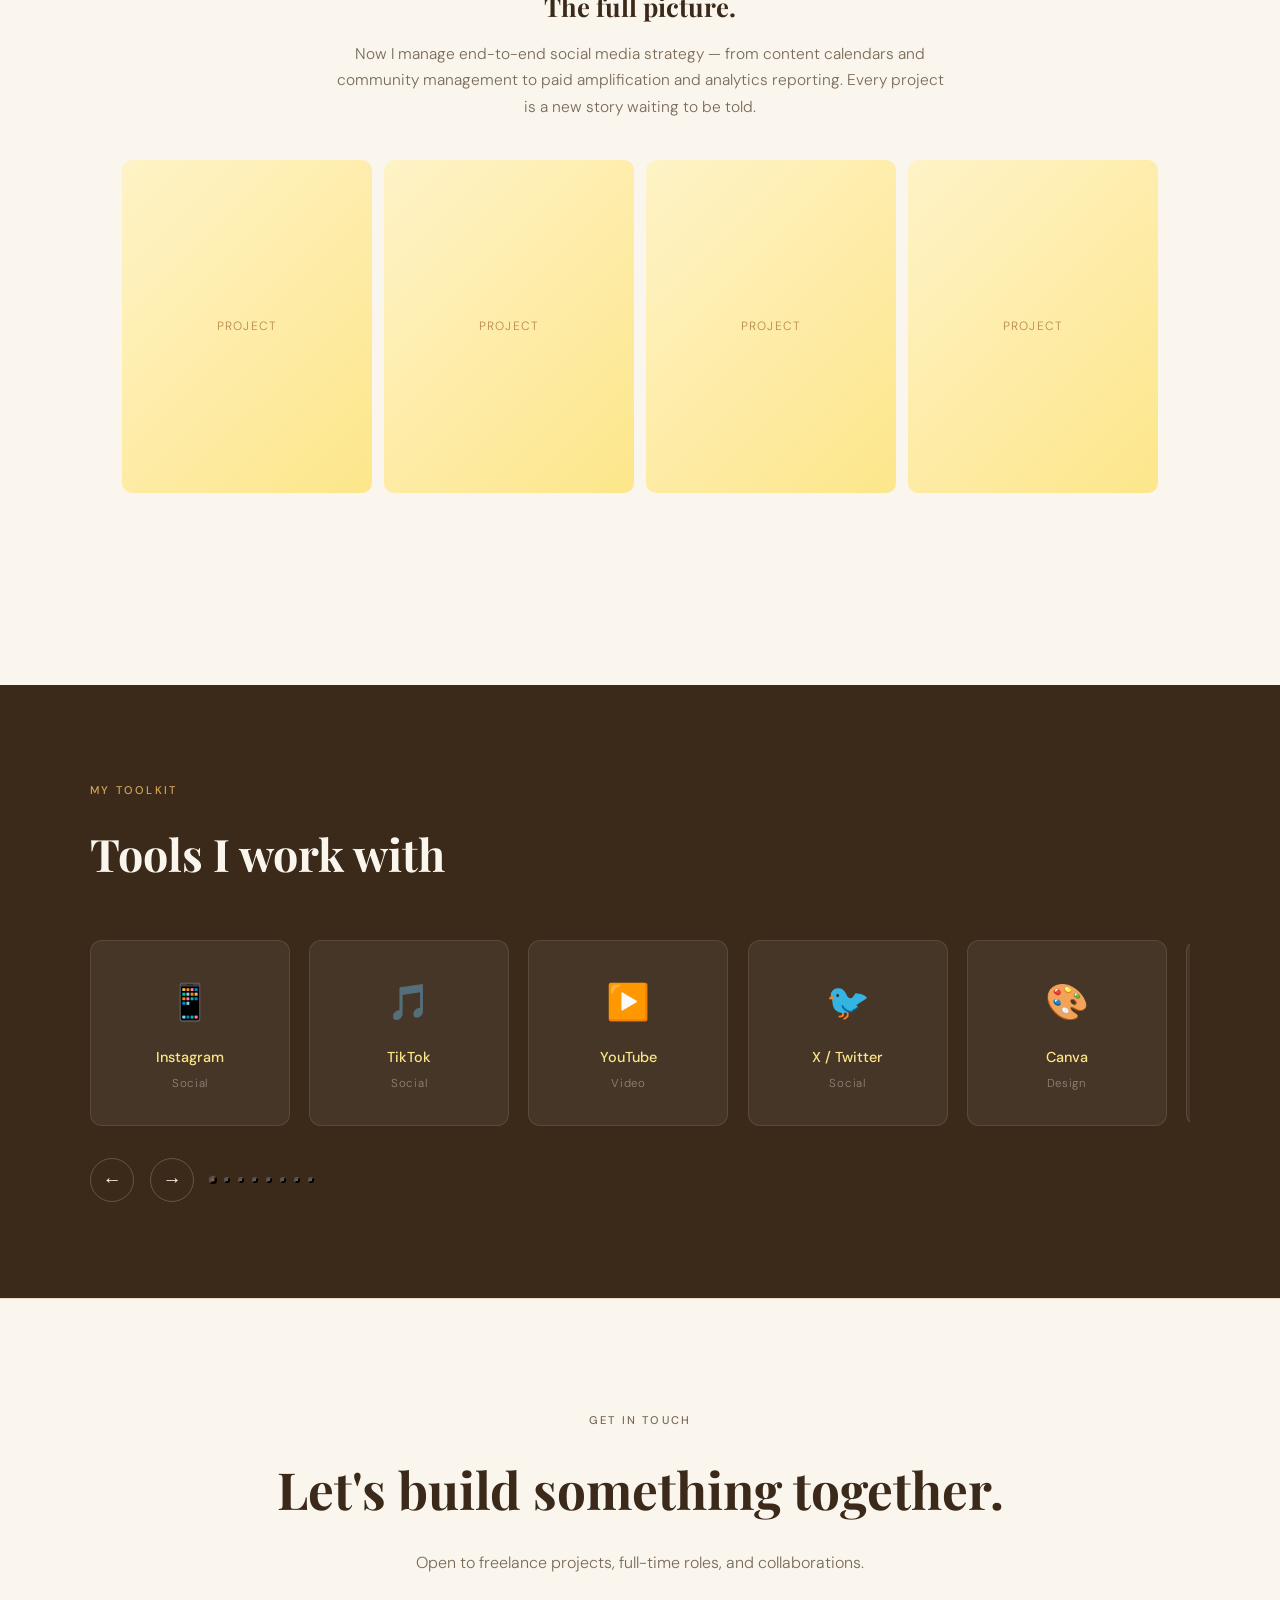
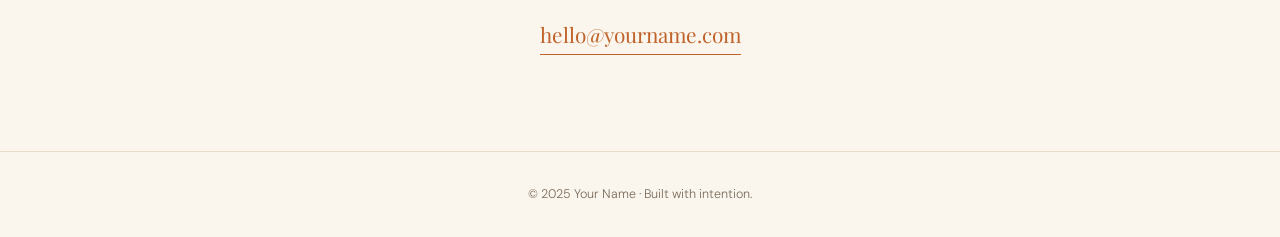
==== commit f88abfbc: "Add files via upload" ====
--- a/index.html
+++ b/index.html
@@ -15,7 +15,7 @@
        NAV
   ============================== -->
   <nav>
-    <span class="nav-logo">Your Name.</span>
+    <span class="nav-logo">Nicholas Gallo</span>
     <ul class="nav-links">
       <li><a href="#about">About</a></li>
       <li><a href="#story">Journey</a></li>
@@ -71,10 +71,13 @@
         </h2>
         <div class="divider"></div>
         <p class="about-body">
-          I'm a social media and marketing professional with a passion for building authentic connections between brands and their audiences. My journey started long before it was a career — it started as a kid with a camera and a YouTube account.
+          I'm Nick, a Marketing Coordinator and content creator who's been obsessed with social media long before it was a career path.
+       </p>
+        <p class="about-body" style="margin-top:1rem;">
+          Currently I create, manage, and execute social media campaigns for Coast to Coast Fulfillment. Before that, I spent years building my own brands from scratch, including a YouTube channel that grew to 300,000 followers and 50 million views through nothing but quality content and organic strategy.
         </p>
         <p class="about-body" style="margin-top:1rem;">
-          Today I combine data-driven strategy with genuine creativity to grow communities, launch campaigns, and tell stories that stick. I believe the best content doesn't feel like marketing at all.
+          I have a strong background in social media strategy, content creation, scriptwriting, and managing creative teams. I love the process of building an audience and I'm pretty good at it.
         </p>
 
         <!-- Stats strip — edit freely -->
@@ -118,13 +121,13 @@
           <span class="chapter-tag">YouTube · Age 10</span>
           <h3>It started with a camera.</h3>
           <p class="body-text">
-            My very first YouTube channel — no ring light, no script, no plan. Just a kid who loved making videos. I uploaded gaming walkthroughs and "random stuff" every week and somehow convinced 200 people to subscribe. It was the spark that started everything.
+            I was just 10 years old - with a camera, a YouTube account, and absolutely no plan. I made videos about whatever was on my mind that day. Games, random thoughts, whatever felt fun. I had no idea what I was doing, but I knew I loved to <b>create</b>. Looking back, that channel was the foundation for everything that followed.
           </p>
         </div>
         <!-- Embed a YouTube video: replace VIDEO_ID with the actual YouTube video ID -->
-        <div class="video-wrap">
+        <a href="https://youtu.be/vh4EfAxXPZE?si=mth7x6froV6xfeWY"><div class="video-wrap">
           <iframe width="560" height="315" src="https://www.youtube-nocookie.com/embed/vh4EfAxXPZE?si=LLtmivgZ1oiR5fLW" title="YouTube video player" frameborder="0" allow="accelerometer; autoplay; clipboard-write; encrypted-media; gyroscope; picture-in-picture; web-share" referrerpolicy="strict-origin-when-cross-origin" allowfullscreen></iframe>
-        </div>
+        </div>></a>
       </div>
     </div>
 
@@ -140,7 +143,10 @@
           <span class="chapter-tag">Zealot News</span>
           <h3>Indie Game Critic</h3>
           <p class="body-text">
-            When Instagram hit peak popularity I jumped in head-first. I experimented with photography, presets, and consistent theming long before "personal brand" was a phrase I knew. I grew a small but engaged community around my hobby photography.
+            In 2020 I cofounded Zealot News, an indie game media brand dedicated to spotlighting small developers and the projects they were pouring their hearts into.In 2020 I cofounded Zealot News, an indie game media brand dedicated to spotlighting small developers and the projects they were pouring their hearts into. We built and managed a full website, ran multiple social media channels, and produced YouTube videos that brought these games to a real audience.
+          </p>
+          <p class="body-text" style="margin-top: 1rem;">
+            What made Zealot special was the access. We coordinated directly with indie developers for interviews, giving unknown creators a platform they wouldn't have had otherwise. It was my first real taste of running a brand end to end, and it taught me a lot about content strategy, team coordination, and what it means to build something from nothing.
           </p>
         </div>
         <!-- 3-photo grid: replace img-placeholder divs with real <img> tags -->
@@ -163,9 +169,17 @@
         <span class="chapter-tag">Pixels After Dark</span>
         <h3>Learning the algorithm.</h3>
         <div class="two-column-space">
-          <p class="body-text">
-            My first real taste of virality. I studied every trend, posting time, and hashtag strategy I could find. A video about local events hit 80K views overnight. Numbers became feedback, and I became addicted to optimizing content for reach without sacrificing authenticity.
-          </p>
+          <div>
+            <p class="body-text">
+              Pixels After Dark was where everything came together. Armed with years of experience, I identified an emerging niche with low competition and built a content strategy around it from day one.
+            </p>
+            <p class="body-text" style="margin-top:1rem;">
+              I stayed locked in on trends, moving fast on viral topics before they peaked and consistently creating content that was built to engage. The results spoke for themselves. The channel grew to over 300,000 followers and surpassed 50 million views, all through organic content and a deep understanding of what audiences actually want to watch.
+            </p>
+            <p class="body-text" style="margin-top:1rem;">
+              Pixels After Dark proved that the right niche, the right timing, and the right content strategy can build something real. It remains the project I am most proud of.</p>
+            </p>
+          </div>
           <img src="images/pad_logo.jpg" alt="Pixels After Dark Logo" style="width:100%; border-radius:8px; object-fit:cover; height:250px; width: 250px;">
         </div>
         <div class="metrics-strip">
@@ -261,7 +275,10 @@
           <span class="chapter-tag">Coast to Coast Fulfillment</span>
           <h3>Growing a Brand</h3>
           <p class="body-text">
-            When Instagram hit peak popularity I jumped in head-first. I experimented with photography, presets, and consistent theming long before "personal brand" was a phrase I knew. I grew a small but engaged community around my hobby photography.
+            Coast to Coast Fulfillment is where I took everything I had built independently and applied it to growing someone else's brand. As a Marketing Coordinator for a third party logistics provider serving D2C and B2B clients, I manage their presence across multiple social media channels with a focus on building real brand authority.
+          </p>
+          <p class="body-text" style="margin-top:1rem;">
+            My work spans organic content creation, multi-channel campaign planning and execution, and lead generation. I also handle performance tracking across web and social, making sure every effort is measured and optimized. It is a role that blends creativity with strategy, and it is where I get to put the full range of my skills to work every day.
           </p>
         </div>
         <!-- 3-photo grid: replace img-placeholder divs with real <img> tags -->
@@ -542,11 +559,7 @@
           alert('Replace the data-video-id attribute with a real YouTube video ID.');
           return;
         }
-        player.innerHTML = `<iframe src="https://www.youtube.com/embed/${videoId}?autoplay=1&rel=0"
-          allow="accelerometer; autoplay; clipboard-write; encrypted-media; gyroscope; picture-in-picture"
-          allowfullscreen></iframe>`;
-        lightbox.hidden = false;
-        paused = true;
+        window.open(`https://www.youtube.com/watch?v=${videoId}`,'_blank');
       });
 
       function closeLightbox () {
@@ -561,4 +574,4 @@
     })();
   </script>
 </body>
-</html>
+</html>
--- a/styles.css
+++ b/styles.css
@@ -695,4 +695,7 @@
     /* Responsive */
     @media (max-width: 600px) {
       .vid-reel-item { flex: 0 0 220px; }
-    }+      .two-column-space{
+        flex-direction: column;
+      }
+    }
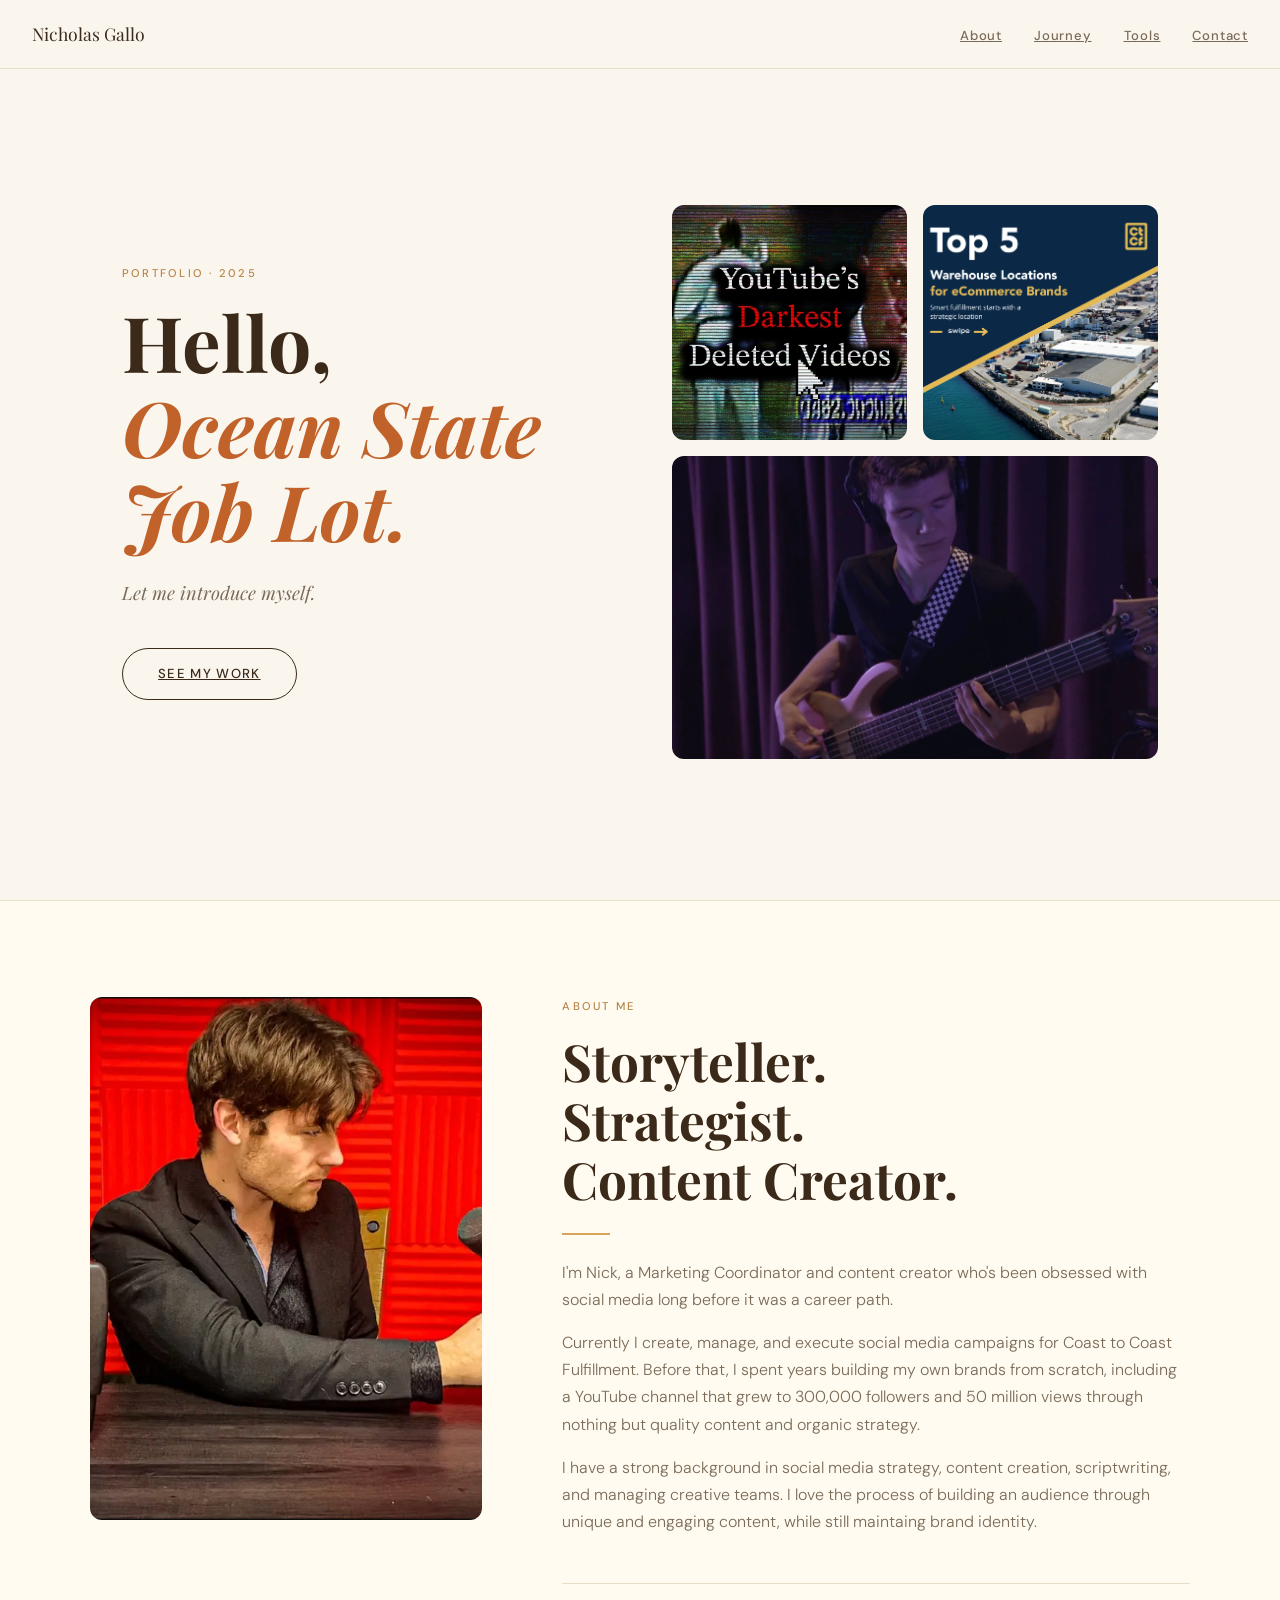
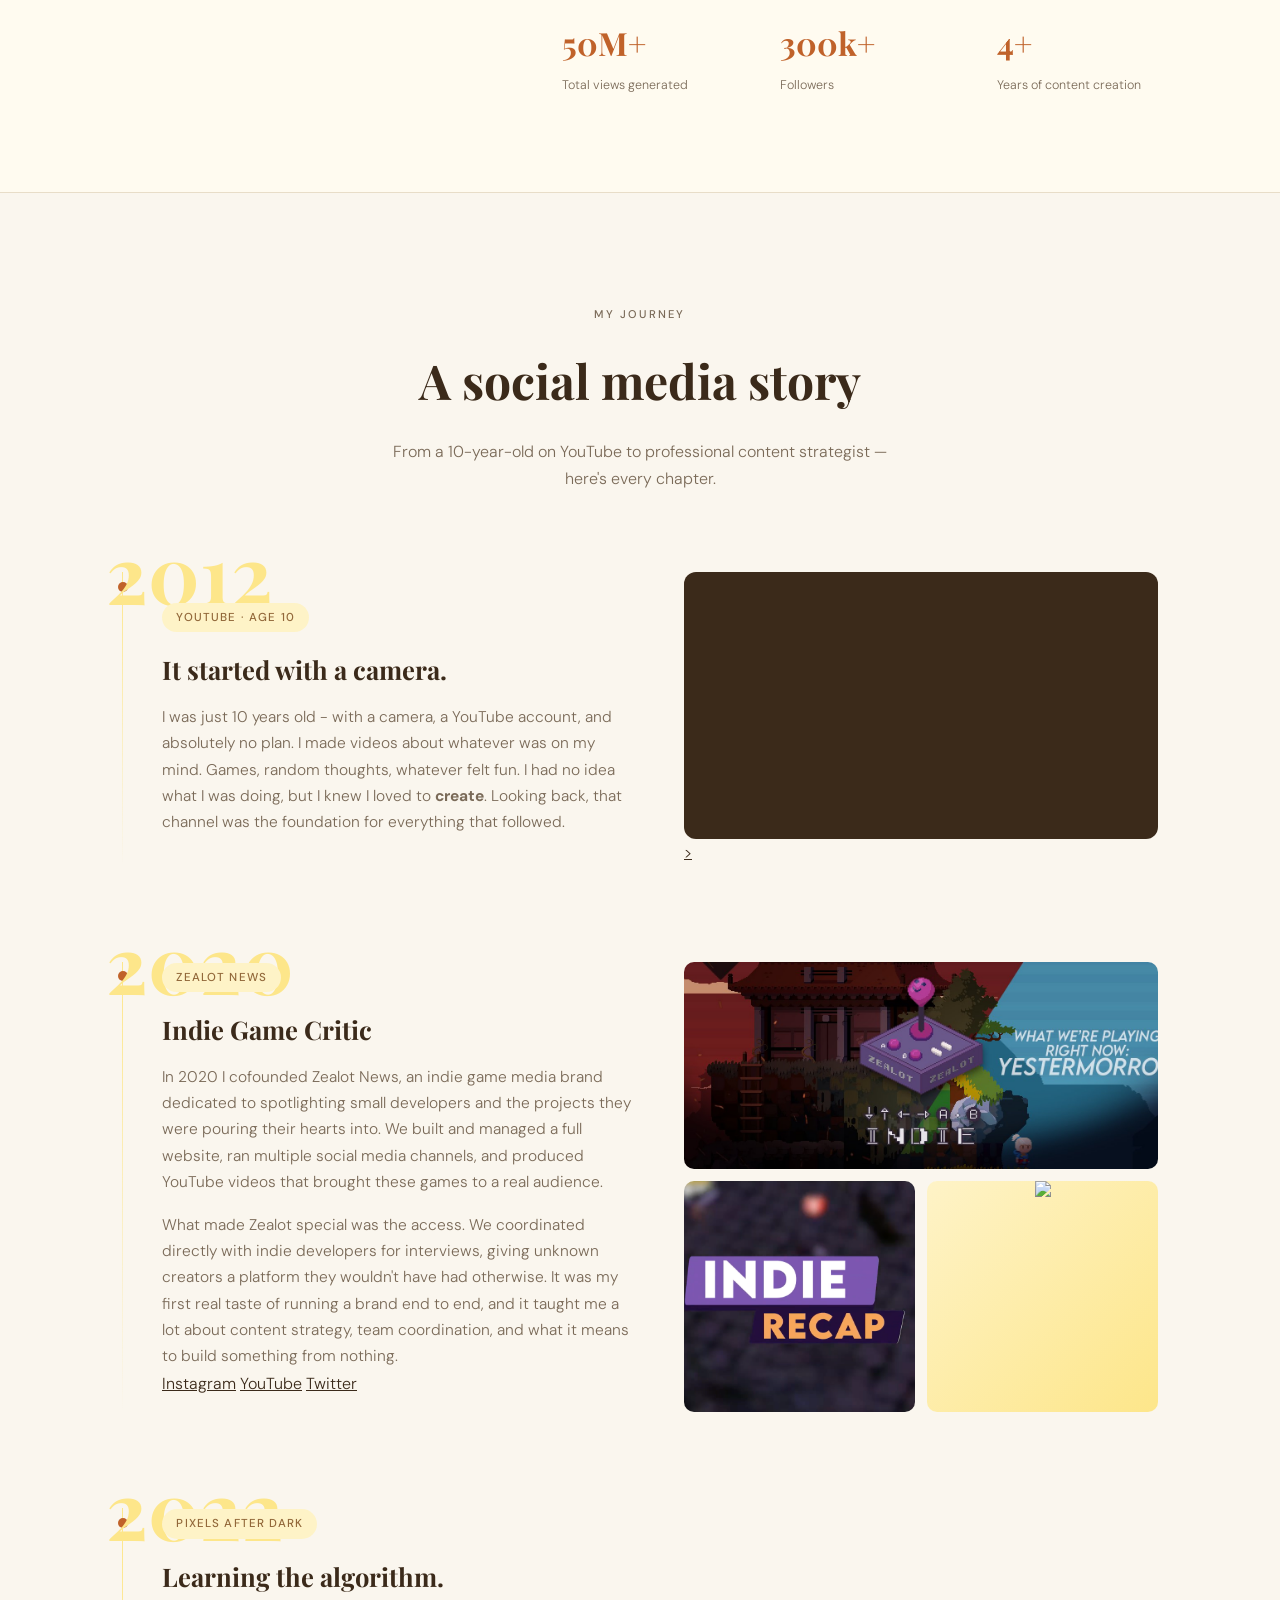
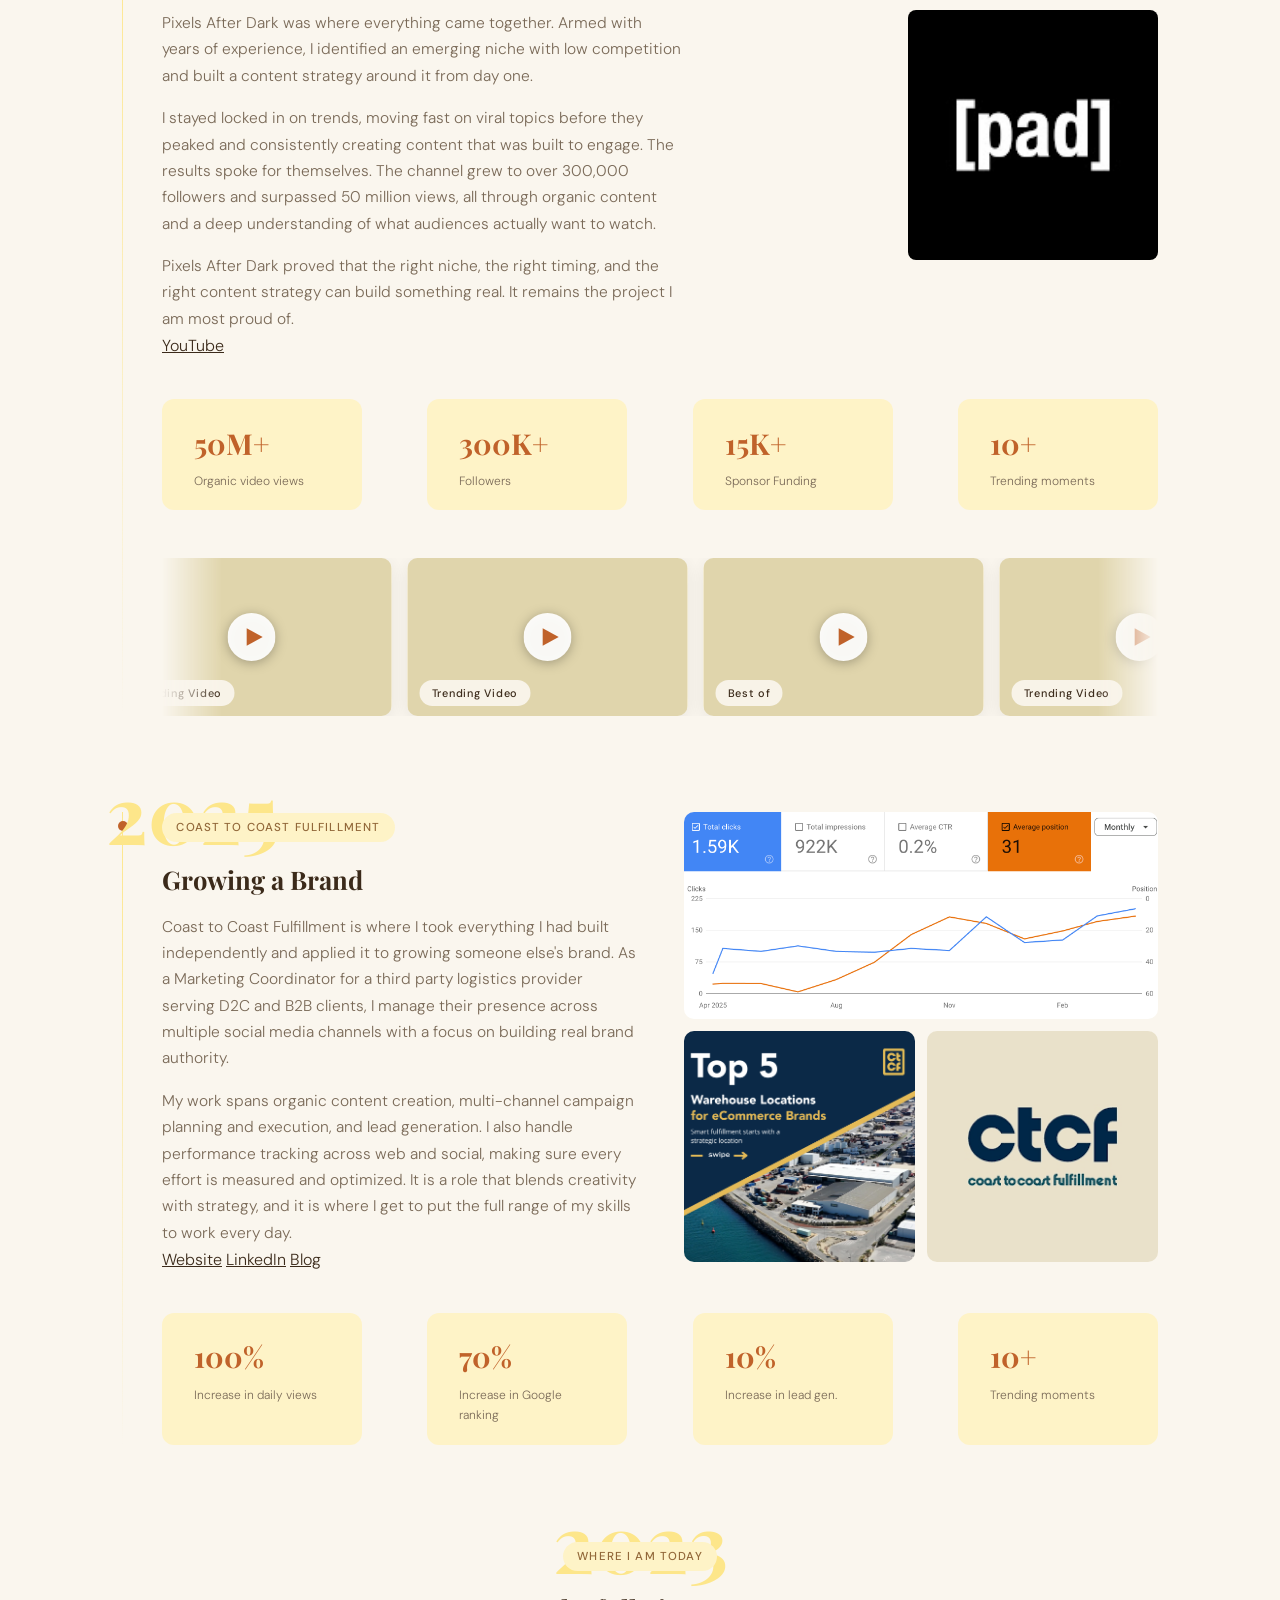
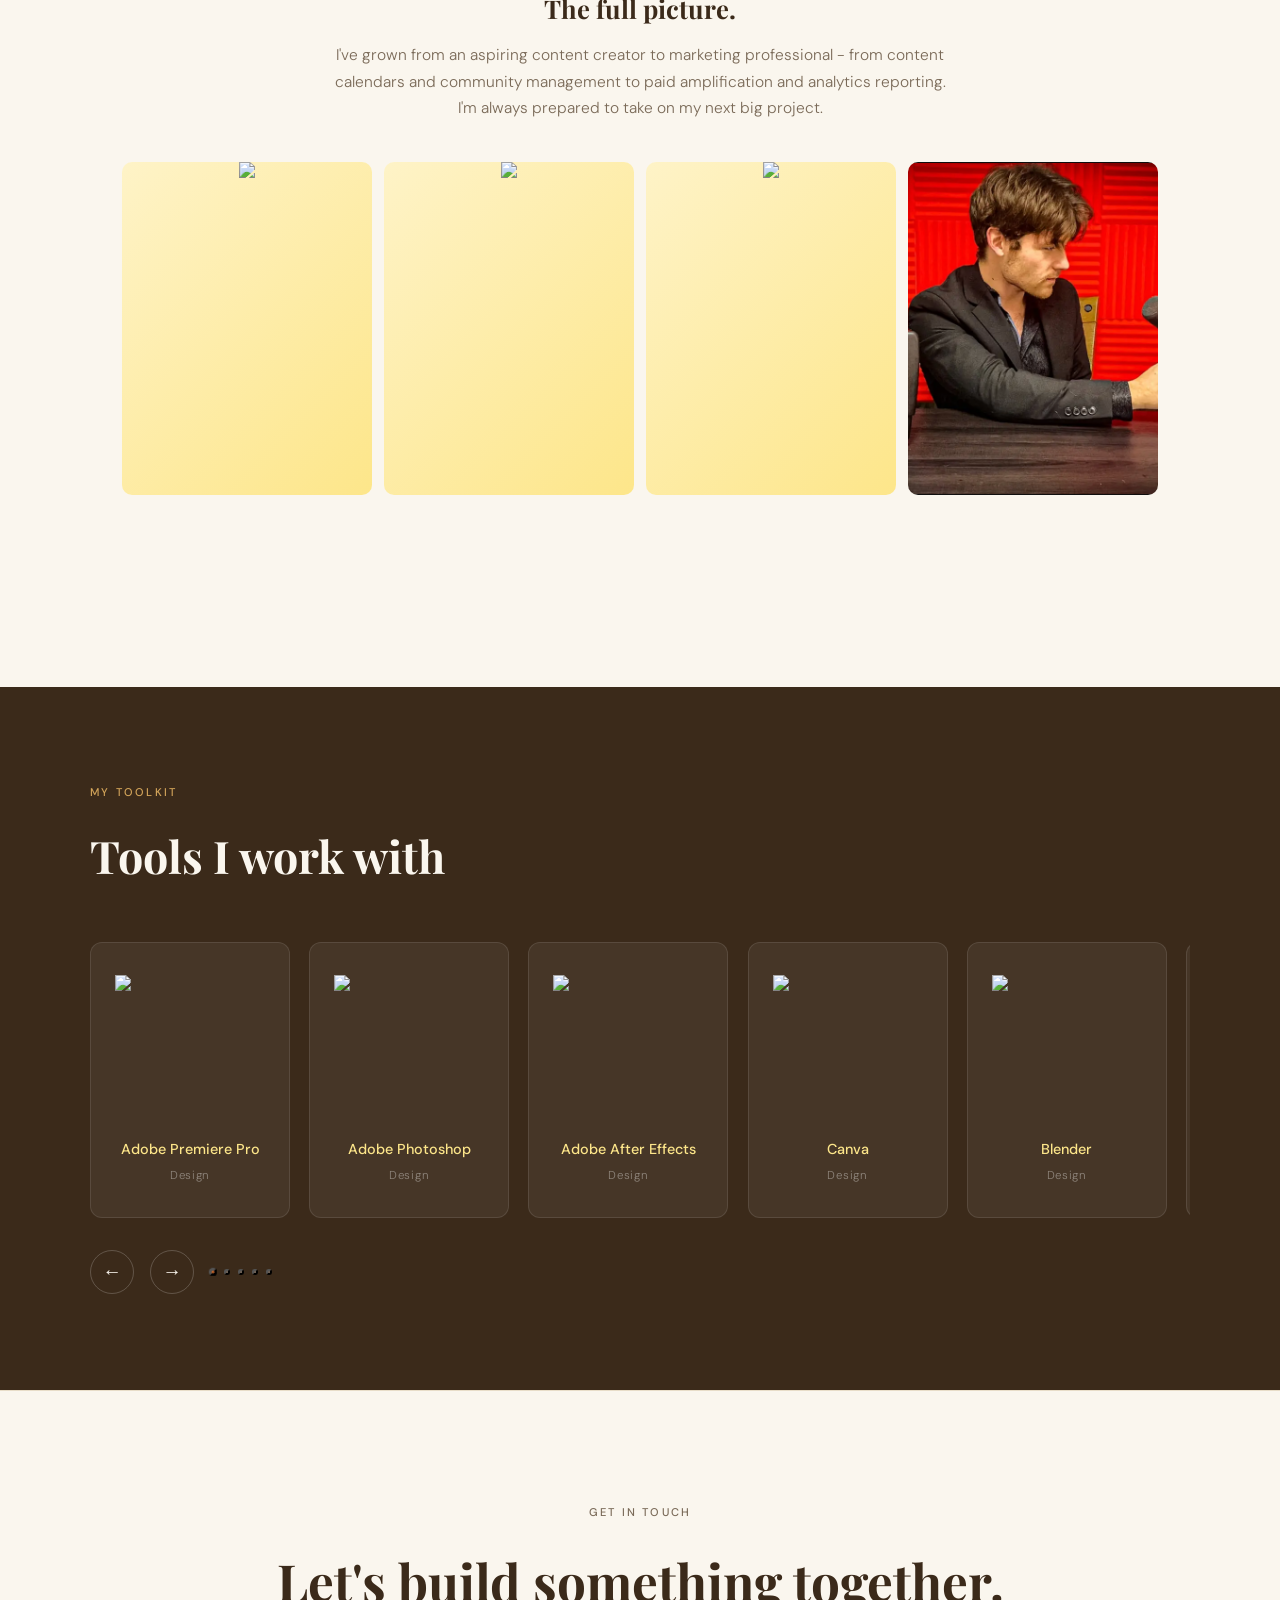
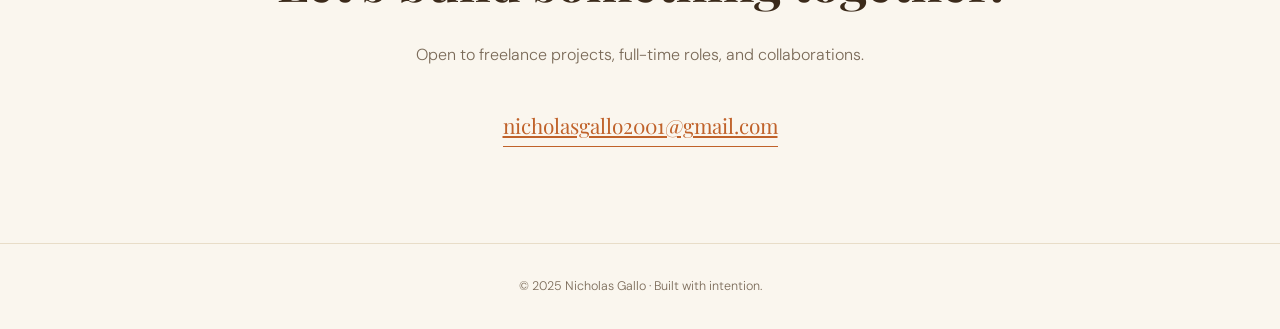
==== commit b46d0b7c: "Add files via upload" ====
--- a/index.html
+++ b/index.html
@@ -77,7 +77,7 @@
           Currently I create, manage, and execute social media campaigns for Coast to Coast Fulfillment. Before that, I spent years building my own brands from scratch, including a YouTube channel that grew to 300,000 followers and 50 million views through nothing but quality content and organic strategy.
         </p>
         <p class="about-body" style="margin-top:1rem;">
-          I have a strong background in social media strategy, content creation, scriptwriting, and managing creative teams. I love the process of building an audience and I'm pretty good at it.
+          I have a strong background in social media strategy, content creation, scriptwriting, and managing creative teams. I love the process of building an audience through unique and engaging content, while still maintaing brand identity.
         </p>
 
         <!-- Stats strip — edit freely -->
@@ -121,7 +121,7 @@
           <span class="chapter-tag">YouTube · Age 10</span>
           <h3>It started with a camera.</h3>
           <p class="body-text">
-            I was just 10 years old - with a camera, a YouTube account, and absolutely no plan. I made videos about whatever was on my mind that day. Games, random thoughts, whatever felt fun. I had no idea what I was doing, but I knew I loved to <b>create</b>. Looking back, that channel was the foundation for everything that followed.
+            I was just 10 years old - with a camera, a YouTube account, and absolutely no plan. I made videos about whatever was on my mind. Games, random thoughts, whatever felt fun. I had no idea what I was doing, but I knew I loved to <b>create</b>. Looking back, that channel was the foundation for everything that followed.
           </p>
         </div>
         <!-- Embed a YouTube video: replace VIDEO_ID with the actual YouTube video ID -->
@@ -143,11 +143,14 @@
           <span class="chapter-tag">Zealot News</span>
           <h3>Indie Game Critic</h3>
           <p class="body-text">
-            In 2020 I cofounded Zealot News, an indie game media brand dedicated to spotlighting small developers and the projects they were pouring their hearts into.In 2020 I cofounded Zealot News, an indie game media brand dedicated to spotlighting small developers and the projects they were pouring their hearts into. We built and managed a full website, ran multiple social media channels, and produced YouTube videos that brought these games to a real audience.
+            In 2020 I cofounded Zealot News, an indie game media brand dedicated to spotlighting small developers and the projects they were pouring their hearts into. We built and managed a full website, ran multiple social media channels, and produced YouTube videos that brought these games to a real audience.
           </p>
           <p class="body-text" style="margin-top: 1rem;">
             What made Zealot special was the access. We coordinated directly with indie developers for interviews, giving unknown creators a platform they wouldn't have had otherwise. It was my first real taste of running a brand end to end, and it taught me a lot about content strategy, team coordination, and what it means to build something from nothing.
           </p>
+          <a href="https://www.instagram.com/zealot.news" class="body-text" style="margin-top: 1rem;">Instagram</a>
+          <a href="https://www.youtube.com/@zealotnews8769" class="body-text" style="margin-top: 1rem;">YouTube</a>
+          <a href="https://x.com/ZealotNews" class="body-text" style="margin-top: 1rem;">Twitter</a>
         </div>
         <!-- 3-photo grid: replace img-placeholder divs with real <img> tags -->
         <div class="photo-grid-3">
@@ -179,6 +182,7 @@
             <p class="body-text" style="margin-top:1rem;">
               Pixels After Dark proved that the right niche, the right timing, and the right content strategy can build something real. It remains the project I am most proud of.</p>
             </p>
+            <a href="https://www.youtube.com/@PixelsAfterDark" class="body-text" style="margin-top: 1rem;">YouTube</a>
           </div>
           <img src="images/pad_logo.jpg" alt="Pixels After Dark Logo" style="width:100%; border-radius:8px; object-fit:cover; height:250px; width: 250px;">
         </div>
@@ -280,6 +284,9 @@
           <p class="body-text" style="margin-top:1rem;">
             My work spans organic content creation, multi-channel campaign planning and execution, and lead generation. I also handle performance tracking across web and social, making sure every effort is measured and optimized. It is a role that blends creativity with strategy, and it is where I get to put the full range of my skills to work every day.
           </p>
+          <a href="https://www.ctcf-inc.com/" class="body-text" style="margin-top: 1rem;">Website</a>
+          <a href="https://www.linkedin.com/company/ctcf/" class="body-text" style="margin-top: 1rem;">LinkedIn</a>
+          <a href="https://www.ctcf-inc.com/3pl-blog" class="body-text" style="margin-top: 1rem;">Blog</a>
         </div>
         <!-- 3-photo grid: replace img-placeholder divs with real <img> tags -->
         <div class="photo-grid-3">
@@ -305,18 +312,18 @@
       <span class="chapter-year" style="left:50%;transform:translateX(-50%);">2023</span>
       <div class="chapter-content chapter-layout-e">
         <div class="center-text">
-          <span class="chapter-tag">Full-Scale Strategy · Today</span>
+          <span class="chapter-tag">Where I am Today</span>
           <h3>The full picture.</h3>
           <p class="body-text" style="max-width:none;">
-            Now I manage end-to-end social media strategy — from content calendars and community management to paid amplification and analytics reporting. Every project is a new story waiting to be told.
+            I've grown from an aspiring content creator to marketing professional - from content calendars and community management to paid amplification and analytics reporting. I'm always prepared to take on my next big project.
           </p>
         </div>
         <!-- 4-photo row -->
         <div class="photo-row">
-          <div class="photo-card"><div class="img-placeholder" style="height:100%">Project</div></div>
-          <div class="photo-card"><div class="img-placeholder" style="height:100%">Project</div></div>
-          <div class="photo-card"><div class="img-placeholder" style="height:100%">Project</div></div>
-          <div class="photo-card"><div class="img-placeholder" style="height:100%">Project</div></div>
+          <div class="photo-card"><div class="img-placeholder" style="height:100%"><img src="images/ctcf-post-1.png" style="height:100%; object-fit: cover;"></div></div>
+          <div class="photo-card"><div class="img-placeholder" style="height:100%"><img src="images/award.png" style="height:100%; object-fit: cover;"></div></div>
+          <div class="photo-card"><div class="img-placeholder" style="height:100%"><img src="images/ctcf-post-2.png" style="height:100%; object-fit: cover;"></div></div>
+          <div class="photo-card"><div class="img-placeholder" style="height:100%"><img src="images/nick.png" style="height:100%; object-fit: cover;"></div></div>
         </div>
       </div>
     </div>
@@ -335,64 +342,49 @@
         <div class="carousel-track" id="carouselTrack">
           <!-- Add / remove .tool-card blocks freely -->
           <div class="tool-card">
-            <div class="tool-icon">📱</div>
-            <div class="tool-name">Instagram</div>
-            <div class="tool-cat">Social</div>
-          </div>
-          <div class="tool-card">
-            <div class="tool-icon">🎵</div>
-            <div class="tool-name">TikTok</div>
-            <div class="tool-cat">Social</div>
-          </div>
-          <div class="tool-card">
-            <div class="tool-icon">▶️</div>
-            <div class="tool-name">YouTube</div>
-            <div class="tool-cat">Video</div>
-          </div>
-          <div class="tool-card">
-            <div class="tool-icon">🐦</div>
-            <div class="tool-name">X / Twitter</div>
-            <div class="tool-cat">Social</div>
-          </div>
-          <div class="tool-card">
-            <div class="tool-icon">🎨</div>
+            <div class="tool-icon"><img src="images/premiere-pro.png"></div>
+            <div class="tool-name">Adobe Premiere Pro</div>
+            <div class="tool-cat">Design</div>
+          </div>
+          <div class="tool-card">
+            <div class="tool-icon"><img src="images/photoshop-logo.png"></div>
+            <div class="tool-name">Adobe Photoshop</div>
+            <div class="tool-cat">Design</div>
+          </div>
+          <div class="tool-card">
+            <div class="tool-icon"><img src="images/after-efects.png"></div>
+            <div class="tool-name">Adobe After Effects</div>
+            <div class="tool-cat">Design</div>
+          </div>
+          <div class="tool-card">
+            <div class="tool-icon"><img src="images/canva.png"></div>
             <div class="tool-name">Canva</div>
             <div class="tool-cat">Design</div>
           </div>
           <div class="tool-card">
-            <div class="tool-icon">✏️</div>
-            <div class="tool-name">Adobe Suite</div>
+            <div class="tool-icon"><img src="images/blender.png"></div>
+            <div class="tool-name">Blender</div>
             <div class="tool-cat">Design</div>
           </div>
           <div class="tool-card">
-            <div class="tool-icon">📊</div>
-            <div class="tool-name">Analytics</div>
+            <div class="tool-icon"><img src="images/figma.png" style="object-fit: contain; height:150px"></div>
+            <div class="tool-name">Figma</div>
+            <div class="tool-cat">Design</div>
+          </div>
+          <div class="tool-card">
+            <div class="tool-icon"><img src="images/google analytics.png"></div>
+            <div class="tool-name">Google Analytics</div>
             <div class="tool-cat">Data</div>
           </div>
           <div class="tool-card">
-            <div class="tool-icon">🗓️</div>
-            <div class="tool-name">Later</div>
-            <div class="tool-cat">Scheduling</div>
-          </div>
-          <div class="tool-card">
-            <div class="tool-icon">🔍</div>
-            <div class="tool-name">SEMrush</div>
-            <div class="tool-cat">Research</div>
-          </div>
-          <div class="tool-card">
-            <div class="tool-icon">📧</div>
+            <div class="tool-icon"><img src="images/google ads.png"></div>
+            <div class="tool-name">Google Ads</div>
+            <div class="tool-cat">Paid Advertising</div>
+          </div>
+          <div class="tool-card">
+            <div class="tool-icon"><img src="images/mailchimp.png"></div>
             <div class="tool-name">Mailchimp</div>
             <div class="tool-cat">Email</div>
-          </div>
-          <div class="tool-card">
-            <div class="tool-icon">🎬</div>
-            <div class="tool-name">CapCut</div>
-            <div class="tool-cat">Video Edit</div>
-          </div>
-          <div class="tool-card">
-            <div class="tool-icon">📌</div>
-            <div class="tool-name">Pinterest</div>
-            <div class="tool-cat">Social</div>
           </div>
         </div>
       </div>
@@ -413,13 +405,13 @@
       <p class="section-label">Get in touch</p>
       <h2>Let's build something together.</h2>
       <p>Open to freelance projects, full-time roles, and collaborations.</p>
-      <a href="mailto:hello@yourname.com" class="contact-email">hello@yourname.com</a>
+      <a href="mailto:hello@yourname.com" class="contact-email">nicholasgallo2001@gmail.com</a>
     </div>
   </section>
 
   <footer>
     <div class="container">
-      <p>© 2025 Your Name · Built with intention.</p>
+      <p>© 2025 Nicholas Gallo · Built with intention.</p>
     </div>
   </footer>
 
--- a/styles.css
+++ b/styles.css
@@ -34,7 +34,7 @@
     }
     
     img { max-width: 100%; display: block; }
-    a   { color: inherit; text-decoration: none; }
+    a   { color: inherit; color:var(--bark) }
     
     /* ============================
     UTILITY
@@ -488,7 +488,7 @@
     background: rgba(255,255,255,0.12);
     transform: translateY(-4px);
     }
-    .tool-icon { font-size: 2.2rem; margin-bottom: 0.75rem; }
+    .tool-icon { font-size: 2.2rem; margin-bottom: 0.75rem; height:150px; max-height: 150px;}
     .tool-name { font-size: 0.9rem; font-weight: 500; color: var(--amber-200); margin-bottom: 0.25rem; }
     .tool-cat  { font-size: 0.72rem; color: rgba(255,255,255,0.4); letter-spacing: 0.06em; }
     
